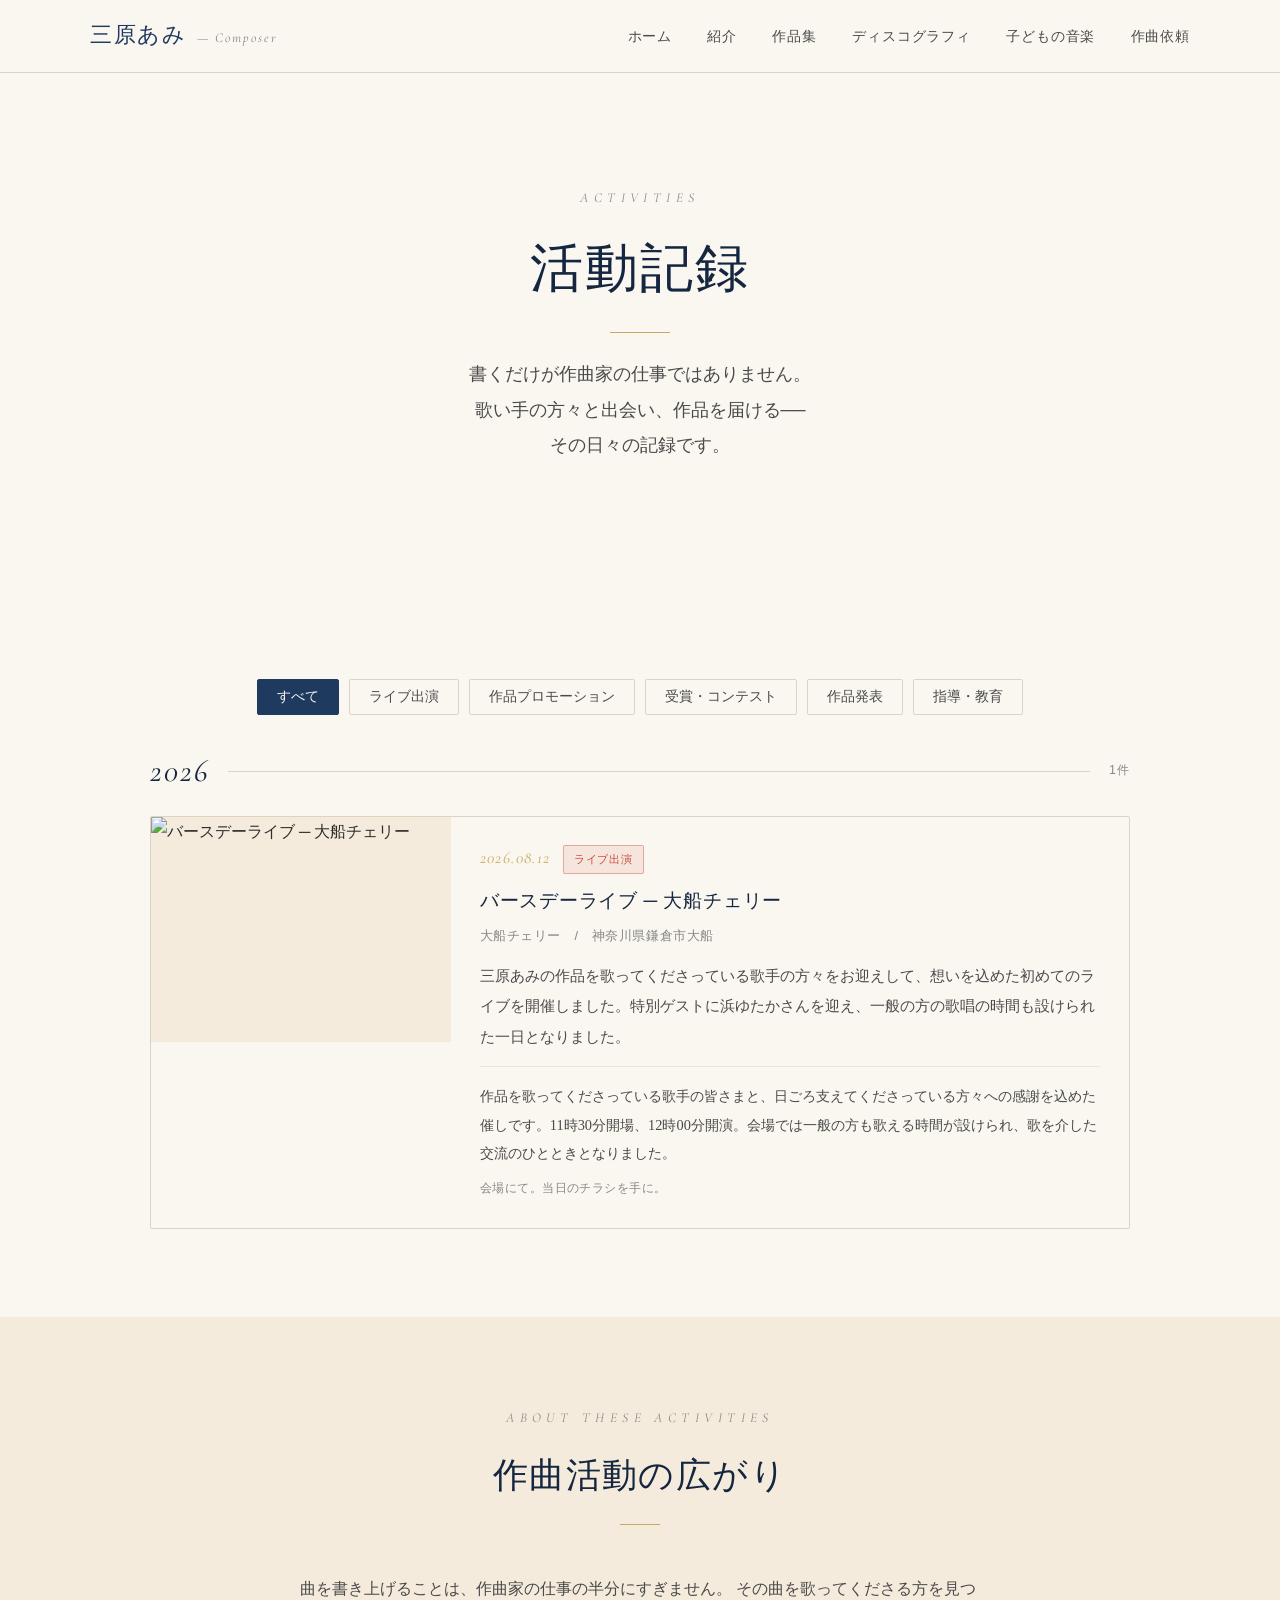
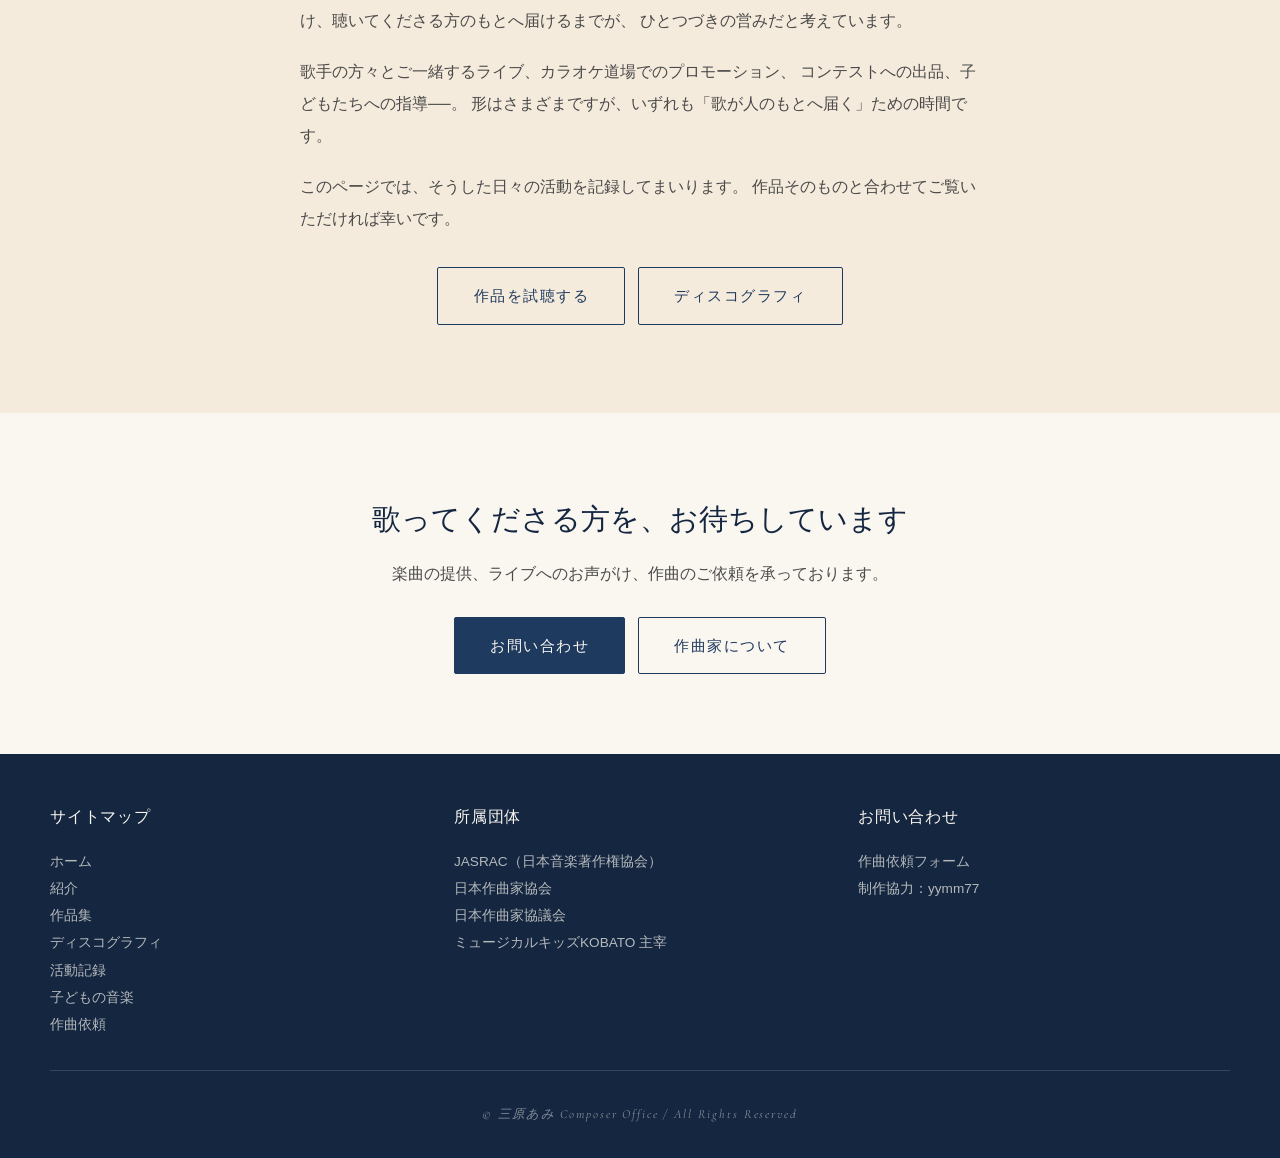
==== activities.html @ 9eeebc84 "Add files via upload" ====
<!DOCTYPE html>
<html lang="ja">
<head>
<meta charset="UTF-8">
<meta name="viewport" content="width=device-width,initial-scale=1.0">
<title>活動記録 ─ 三原あみ 作曲家公式サイト</title>
<meta name="description" content="作曲家・三原あみの活動記録。ライブ出演、カラオケ道場での作品プロモーション、受賞、作品発表など、日々の音楽活動をご紹介します。">
<meta property="og:title" content="活動記録 ─ 三原あみ 作曲家公式サイト">
<meta property="og:description" content="ライブ出演、作品プロモーション、受賞。日々の音楽活動の記録。">
<meta property="og:type" content="website">
<link rel="preconnect" href="https://fonts.googleapis.com">
<link rel="preconnect" href="https://fonts.gstatic.com" crossorigin>
<link href="https://fonts.googleapis.com/css2?family=Cormorant+Garamond:ital,wght@0,400;0,500;0,600;1,400;1,500&display=swap" rel="stylesheet">
<link rel="stylesheet" href="style.css">
</head>
<body>

<nav class="global-nav">
  <div class="nav-inner">
    <a href="index.html" class="nav-brand">
      <span class="nav-brand-name">三原あみ</span>
      <span class="nav-brand-sub">— Composer</span>
    </a>
    <button class="nav-toggle" aria-label="メニュー" onclick="document.querySelector('.nav-links').classList.toggle('open')">
      <svg width="22" height="22" viewBox="0 0 22 22"><line x1="3" y1="6" x2="19" y2="6" stroke="currentColor" stroke-width="1.5"/><line x1="3" y1="11" x2="19" y2="11" stroke="currentColor" stroke-width="1.5"/><line x1="3" y1="16" x2="19" y2="16" stroke="currentColor" stroke-width="1.5"/></svg>
    </button>
    <ul class="nav-links">
      <li><a href="index.html">ホーム</a></li>
      <li><a href="profile.html">紹介</a></li>
      <li><a href="works.html">作品集</a></li>
      <li><a href="discography.html">ディスコグラフィ</a></li>
      <li><a href="kids.html">子どもの音楽</a></li>
      <li><a href="order.html">作曲依頼</a></li>
    </ul>
  </div>
</nav>

<section class="hero">
  <div class="hero-eyebrow">Activities</div>
  <h1 class="hero-title">活動記録</h1>
  <div class="hero-divider"></div>
  <p class="hero-subtitle">
    書くだけが作曲家の仕事ではありません。<br>
    歌い手の方々と出会い、作品を届ける──<br>
    その日々の記録です。
  </p>
</section>

<section class="section">
  <div class="section-inner" style="max-width:980px;">

    <div class="type-filter" id="typeFilter">
      <button class="filter-btn active" data-type="all">すべて</button>
      <button class="filter-btn" data-type="live">ライブ出演</button>
      <button class="filter-btn" data-type="promo">作品プロモーション</button>
      <button class="filter-btn" data-type="award">受賞・コンテスト</button>
      <button class="filter-btn" data-type="release">作品発表</button>
      <button class="filter-btn" data-type="kids">指導・教育</button>
    </div>

    <div id="activityContainer"></div>
    <p class="empty-note" id="activityEmpty" style="display:none;">該当する活動がありません。</p>

  </div>
</section>

<!-- 活動の種類の説明 -->
<section class="section section-cream">
  <div class="section-inner" style="max-width:760px;">
    <div class="section-header">
      <div class="section-eyebrow">About These Activities</div>
      <h2 class="section-title">作曲活動の広がり</h2>
      <div class="section-divider"></div>
    </div>
    <div class="profile-text" style="max-width:680px;margin:0 auto;">
      <p>
        曲を書き上げることは、作曲家の仕事の半分にすぎません。
        その曲を歌ってくださる方を見つけ、聴いてくださる方のもとへ届けるまでが、
        ひとつづきの営みだと考えています。
      </p>
      <p>
        歌手の方々とご一緒するライブ、カラオケ道場でのプロモーション、
        コンテストへの出品、子どもたちへの指導──。
        形はさまざまですが、いずれも「歌が人のもとへ届く」ための時間です。
      </p>
      <p>
        このページでは、そうした日々の活動を記録してまいります。
        作品そのものと合わせてご覧いただければ幸いです。
      </p>
    </div>
    <div class="btn-row" style="margin-top:2rem;">
      <a href="works.html" class="btn btn-secondary">作品を試聴する</a>
      <a href="discography.html" class="btn btn-secondary">ディスコグラフィ</a>
    </div>
  </div>
</section>

<section class="cta">
  <h2 class="cta-title">歌ってくださる方を、お待ちしています</h2>
  <p class="cta-text">楽曲の提供、ライブへのお声がけ、作曲のご依頼を承っております。</p>
  <div class="btn-row">
    <a href="order.html" class="btn btn-primary">お問い合わせ</a>
    <a href="profile.html" class="btn btn-secondary">作曲家について</a>
  </div>
</section>

<footer class="global-footer">
  <div class="footer-inner">
    <div class="footer-grid">
      <div class="footer-col">
        <h4>サイトマップ</h4>
        <ul>
          <li><a href="index.html">ホーム</a></li>
          <li><a href="profile.html">紹介</a></li>
          <li><a href="works.html">作品集</a></li>
          <li><a href="discography.html">ディスコグラフィ</a></li>
          <li><a href="activities.html">活動記録</a></li>
          <li><a href="kids.html">子どもの音楽</a></li>
          <li><a href="order.html">作曲依頼</a></li>
        </ul>
      </div>
      <div class="footer-col">
        <h4>所属団体</h4>
        <ul>
          <li>JASRAC（日本音楽著作権協会）</li>
          <li>日本作曲家協会</li>
          <li>日本作曲家協議会</li>
          <li>ミュージカルキッズKOBATO 主宰</li>
        </ul>
      </div>
      <div class="footer-col">
        <h4>お問い合わせ</h4>
        <ul>
          <li><a href="order.html">作曲依頼フォーム</a></li>
          <li>制作協力：yymm77</li>
        </ul>
      </div>
    </div>
    <div class="footer-bottom">
      © 三原あみ Composer Office  /  All Rights Reserved
    </div>
  </div>
</footer>

<script>
const TYPE_LABEL = {
  live: 'ライブ出演',
  promo: '作品プロモーション',
  award: '受賞・コンテスト',
  release: '作品発表',
  kids: '指導・教育'
};

let allActivities = [];
let workIndex = {};
let currentType = 'all';

function esc(s) {
  return String(s == null ? '' : s).replace(/[&<>"']/g, c => (
    {'&':'&amp;','<':'&lt;','>':'&gt;','"':'&quot;',"'":'&#39;'}[c]
  ));
}

function fmtDate(iso) {
  const [y, m, d] = iso.split('-');
  return `${y}.${m}.${d}`;
}

function fmtDateJp(iso) {
  const [y, m, d] = iso.split('-');
  const w = ['日','月','火','水','木','金','土'][new Date(iso + 'T00:00:00').getDay()];
  return `${y}年${Number(m)}月${Number(d)}日（${w}）`;
}

async function loadAll() {
  try {
    const [aRes, wRes] = await Promise.all([
      fetch('activities.json'),
      fetch('works.json').catch(() => null)
    ]);
    const aData = await aRes.json();
    allActivities = aData.activities.slice().sort((a, b) =>
      b.date.localeCompare(a.date)
    );

    if (wRes && wRes.ok) {
      const wData = await wRes.json();
      wData.works.forEach(w => { workIndex[w.id] = w; });
    }
    render();
  } catch (e) {
    console.error('活動データの読込に失敗しました:', e);
    document.getElementById('activityContainer').innerHTML =
      '<p class="empty-note">活動データを読み込めませんでした。</p>';
  }
}

function cardHtml(a) {
  const hasPhoto = Boolean(a.photo);
  const thumb = a.photo_thumb || a.photo;

  const photoPart = hasPhoto
    ? `<div class="activity-photo">
         <img src="${esc(thumb)}" alt="${esc(a.title)}" loading="lazy">
       </div>`
    : '';

  const captionPart = (hasPhoto && a.photo_caption)
    ? `<div class="activity-caption">${esc(a.photo_caption)}</div>`
    : '';

  const detailPart = a.detail
    ? `<div class="activity-detail">${esc(a.detail)}</div>`
    : '';

  // 共演者は掲載許諾が true の場合のみ表示
  const showPerformers = a.credit_ok === true && (a.performers || []).length > 0;
  const performerPart = showPerformers
    ? `<div class="activity-caption" style="margin-top:0.8rem;">
         共演：${a.performers.map(esc).join('　')}
       </div>`
    : '';

  // 関連楽曲へのリンク
  const linked = (a.work_ids || []).filter(id => workIndex[id]);
  const worksPart = linked.length
    ? `<div style="margin-top:0.9rem;">
         ${linked.map(id =>
           `<a class="disco-link" href="works.html" style="margin-right:1rem;">▸ ${esc(workIndex[id].title)}</a>`
         ).join('')}
       </div>`
    : '';

  const venuePart = (a.venue || a.area)
    ? `<div class="activity-venue">${esc(a.venue)}${a.area ? '　/　' + esc(a.area) : ''}</div>`
    : '';

  return `
    <article class="activity-card${hasPhoto ? '' : ' no-photo'}">
      ${photoPart}
      <div class="activity-body">
        <div class="activity-head">
          <span class="activity-date">${esc(fmtDate(a.date))}</span>
          <span class="activity-type ${esc(a.type)}">${esc(TYPE_LABEL[a.type] || a.type)}</span>
        </div>
        <h3 class="activity-title">${esc(a.title)}</h3>
        ${venuePart}
        <div class="activity-summary">${esc(a.summary)}</div>
        ${detailPart}
        ${worksPart}
        ${performerPart}
        ${captionPart}
      </div>
    </article>
  `;
}

function render() {
  const container = document.getElementById('activityContainer');
  const empty = document.getElementById('activityEmpty');
  const list = currentType === 'all'
    ? allActivities
    : allActivities.filter(a => a.type === currentType);

  if (list.length === 0) {
    container.innerHTML = '';
    empty.style.display = 'block';
    return;
  }
  empty.style.display = 'none';

  // 年ごとにまとめる
  const byYear = {};
  list.forEach(a => {
    const y = a.date.slice(0, 4);
    (byYear[y] = byYear[y] || []).push(a);
  });

  const years = Object.keys(byYear).sort((a, b) => b.localeCompare(a));

  container.innerHTML = years.map(y => `
    <div class="year-heading">
      <span class="year-heading-num">${esc(y)}</span>
      <span class="year-heading-line"></span>
      <span class="year-heading-count">${byYear[y].length}件</span>
    </div>
    <div class="activity-list">
      ${byYear[y].map(cardHtml).join('')}
    </div>
  `).join('');
}

document.getElementById('typeFilter').addEventListener('click', e => {
  if (!e.target.matches('.filter-btn')) return;
  document.querySelectorAll('#typeFilter .filter-btn').forEach(b => b.classList.remove('active'));
  e.target.classList.add('active');
  currentType = e.target.dataset.type;
  render();
});

loadAll();
</script>

</body>
</html>
---- style.css ----
/* =========================================
   三原あみ 作曲家サイト 共通スタイル
   miharaami.github.io
   ========================================= */

:root {
  /* カラーパレット ─ 温かいクリームと深い藍 */
  --cream: #FAF6F0;
  --cream-warm: #F5EBDC;
  --cream-deep: #EBDDC5;
  --indigo: #1F3A5F;
  --indigo-deep: #142640;
  --indigo-light: #4A6B91;
  --sakura: #E8B4B8;
  --vermillion: #C84C3D;
  --gold: #C9A961;
  --ink: #2C2C2C;
  --ink-soft: #4A4A4A;
  --ink-mute: #888888;
  --line: #DDD3C2;
  --line-soft: #ECE4D4;

  /* タイポグラフィ */
  --serif-jp: "游明朝", "Yu Mincho", "YuMincho", "Hiragino Mincho Pro", serif;
  --sans-jp: "游ゴシック", "Yu Gothic", "YuGothic", "Hiragino Sans", sans-serif;
  --serif-en: "Cormorant Garamond", "Playfair Display", Georgia, serif;
  --sans-en: "Cormorant Garamond", Georgia, serif;

  /* サイズ */
  --max-width: 1180px;
  --max-width-narrow: 880px;
  --gutter: clamp(1.25rem, 4vw, 2.5rem);
}

* { box-sizing: border-box; margin: 0; padding: 0; }

html { scroll-behavior: smooth; }

body {
  font-family: var(--serif-jp);
  background: var(--cream);
  color: var(--ink);
  line-height: 1.85;
  font-size: 16px;
  -webkit-font-smoothing: antialiased;
  text-rendering: optimizeLegibility;
}

/* ========== グローバルナビゲーション ========== */
.global-nav {
  position: sticky;
  top: 0;
  z-index: 100;
  background: rgba(250, 246, 240, 0.92);
  backdrop-filter: blur(8px);
  -webkit-backdrop-filter: blur(8px);
  border-bottom: 0.5px solid var(--line);
}

.nav-inner {
  max-width: var(--max-width);
  margin: 0 auto;
  padding: 1rem var(--gutter);
  display: flex;
  justify-content: space-between;
  align-items: center;
  gap: 1rem;
}

.nav-brand {
  display: flex;
  align-items: baseline;
  gap: 0.6rem;
  text-decoration: none;
  color: var(--indigo);
}

.nav-brand-name {
  font-family: var(--serif-jp);
  font-size: 1.35rem;
  font-weight: 500;
  letter-spacing: 0.08em;
}

.nav-brand-sub {
  font-family: var(--serif-en);
  font-size: 0.85rem;
  color: var(--ink-mute);
  letter-spacing: 0.15em;
  font-style: italic;
}

.nav-links {
  display: flex;
  gap: clamp(1rem, 3vw, 2.2rem);
  list-style: none;
}

.nav-links a {
  font-family: var(--sans-jp);
  font-size: 0.9rem;
  color: var(--ink-soft);
  text-decoration: none;
  position: relative;
  transition: color 0.3s;
  letter-spacing: 0.06em;
}

.nav-links a:hover { color: var(--indigo); }

.nav-links a.active { color: var(--indigo); font-weight: 500; }

.nav-links a.active::after {
  content: "";
  position: absolute;
  bottom: -8px;
  left: 0;
  right: 0;
  height: 1.5px;
  background: var(--indigo);
}

.nav-toggle {
  display: none;
  background: none;
  border: none;
  cursor: pointer;
  padding: 0.5rem;
}

@media (max-width: 720px) {
  .nav-toggle { display: block; }
  .nav-links {
    display: none;
    position: absolute;
    top: 100%;
    left: 0;
    right: 0;
    background: var(--cream);
    flex-direction: column;
    padding: 1rem var(--gutter);
    border-bottom: 0.5px solid var(--line);
  }
  .nav-links.open { display: flex; }
  .nav-brand-sub { display: none; }
}

/* ========== ヒーロー（共通基盤） ========== */
.hero {
  padding: clamp(3rem, 9vw, 7rem) var(--gutter) clamp(2.5rem, 8vw, 6rem);
  text-align: center;
  position: relative;
  overflow: hidden;
}

.hero-eyebrow {
  font-family: var(--serif-en);
  font-size: 0.85rem;
  font-style: italic;
  color: var(--ink-mute);
  letter-spacing: 0.4em;
  margin-bottom: 1.2rem;
  text-transform: uppercase;
}

.hero-title {
  font-family: var(--serif-jp);
  font-size: clamp(1.9rem, 5vw, 3.3rem);
  font-weight: 500;
  line-height: 1.5;
  color: var(--indigo-deep);
  margin-bottom: 1.5rem;
  letter-spacing: 0.04em;
}

.hero-title em {
  font-style: normal;
  color: var(--vermillion);
  font-weight: 600;
}

.hero-subtitle {
  font-family: var(--serif-jp);
  font-size: clamp(0.95rem, 1.8vw, 1.1rem);
  color: var(--ink-soft);
  max-width: 580px;
  margin: 0 auto 2rem;
  line-height: 2;
}

.hero-divider {
  width: 60px;
  height: 1px;
  background: var(--gold);
  margin: 0 auto 1.5rem;
}

/* ========== ボタン ========== */
.btn {
  display: inline-block;
  padding: 0.85rem 2.2rem;
  font-family: var(--sans-jp);
  font-size: 0.95rem;
  text-decoration: none;
  border-radius: 2px;
  letter-spacing: 0.1em;
  cursor: pointer;
  border: 1px solid transparent;
  transition: all 0.3s ease;
}

.btn-primary {
  background: var(--indigo);
  color: var(--cream);
  border-color: var(--indigo);
}

.btn-primary:hover {
  background: var(--indigo-deep);
  transform: translateY(-1px);
  box-shadow: 0 8px 20px -8px rgba(31, 58, 95, 0.4);
}

.btn-secondary {
  background: transparent;
  color: var(--indigo);
  border-color: var(--indigo);
}

.btn-secondary:hover {
  background: var(--indigo);
  color: var(--cream);
}

.btn-row {
  display: flex;
  gap: 0.8rem;
  justify-content: center;
  flex-wrap: wrap;
}

/* ========== セクション ========== */
.section {
  padding: clamp(3rem, 8vw, 5.5rem) var(--gutter);
}

.section-inner {
  max-width: var(--max-width);
  margin: 0 auto;
}

.section-narrow .section-inner {
  max-width: var(--max-width-narrow);
}

.section-cream { background: var(--cream-warm); }
.section-deep { background: var(--indigo); color: var(--cream); }

.section-header {
  text-align: center;
  margin-bottom: 3rem;
}

.section-eyebrow {
  font-family: var(--serif-en);
  font-style: italic;
  font-size: 0.85rem;
  color: var(--ink-mute);
  letter-spacing: 0.4em;
  text-transform: uppercase;
  margin-bottom: 0.8rem;
}

.section-deep .section-eyebrow {
  color: rgba(250, 246, 240, 0.6);
}

.section-title {
  font-family: var(--serif-jp);
  font-size: clamp(1.5rem, 3.5vw, 2.2rem);
  font-weight: 500;
  color: var(--indigo-deep);
  margin-bottom: 1rem;
  letter-spacing: 0.04em;
}

.section-deep .section-title { color: var(--cream); }

.section-divider {
  width: 40px;
  height: 1px;
  background: var(--gold);
  margin: 0 auto;
}

/* ========== トラストバー（実績一行表示） ========== */
.trust-bar {
  background: var(--cream-deep);
  padding: 1.4rem var(--gutter);
  border-top: 0.5px solid var(--line);
  border-bottom: 0.5px solid var(--line);
}

.trust-grid {
  max-width: var(--max-width);
  margin: 0 auto;
  display: grid;
  grid-template-columns: repeat(auto-fit, minmax(180px, 1fr));
  gap: 1rem;
  text-align: center;
}

.trust-item-label {
  font-family: var(--serif-en);
  font-size: 0.7rem;
  font-style: italic;
  color: var(--ink-mute);
  letter-spacing: 0.3em;
  text-transform: uppercase;
  margin-bottom: 0.4rem;
}

.trust-item-value {
  font-family: var(--serif-jp);
  font-size: 1rem;
  font-weight: 500;
  color: var(--indigo-deep);
}

.trust-item:not(:last-child) {
  border-right: 0.5px solid var(--line);
}

@media (max-width: 720px) {
  .trust-item:not(:last-child) {
    border-right: none;
    border-bottom: 0.5px solid var(--line);
    padding-bottom: 0.8rem;
    margin-bottom: 0.8rem;
  }
}

/* ========== 作品カード ========== */
.work-grid {
  display: grid;
  grid-template-columns: repeat(auto-fit, minmax(280px, 1fr));
  gap: 1.6rem;
}

.work-card {
  background: var(--cream);
  border: 0.5px solid var(--line);
  border-radius: 2px;
  overflow: hidden;
  transition: transform 0.3s, box-shadow 0.3s;
}

.work-card:hover {
  transform: translateY(-3px);
  box-shadow: 0 12px 30px -12px rgba(31, 58, 95, 0.18);
}

.work-thumb {
  position: relative;
  aspect-ratio: 16 / 9;
  background: var(--indigo);
  overflow: hidden;
}

.work-thumb iframe {
  position: absolute;
  inset: 0;
  width: 100%;
  height: 100%;
  border: none;
}

.work-info { padding: 1.2rem 1.4rem 1.5rem; }

.work-title {
  font-family: var(--serif-jp);
  font-size: 1.15rem;
  font-weight: 500;
  color: var(--indigo-deep);
  margin-bottom: 0.5rem;
  letter-spacing: 0.04em;
}

.work-meta {
  font-family: var(--sans-jp);
  font-size: 0.82rem;
  color: var(--ink-mute);
  line-height: 1.7;
}

.work-meta strong {
  color: var(--ink-soft);
  font-weight: 500;
}

.work-tag {
  display: inline-block;
  padding: 0.15rem 0.6rem;
  background: var(--cream-deep);
  color: var(--ink-soft);
  font-family: var(--sans-jp);
  font-size: 0.72rem;
  border-radius: 2px;
  margin-right: 0.3rem;
}

/* ========== サービスカード ========== */
.service-grid {
  display: grid;
  grid-template-columns: repeat(auto-fit, minmax(260px, 1fr));
  gap: 1.4rem;
}

.service-card {
  background: var(--cream);
  border: 0.5px solid var(--line);
  padding: 2.2rem 1.8rem;
  text-align: center;
  position: relative;
  transition: all 0.3s;
}

.service-card:hover {
  border-color: var(--indigo);
  transform: translateY(-2px);
}

.service-card.featured {
  border: 1.5px solid var(--vermillion);
}

.service-card.featured::before {
  content: "人気";
  position: absolute;
  top: -10px;
  left: 50%;
  transform: translateX(-50%);
  background: var(--vermillion);
  color: var(--cream);
  padding: 0.25rem 1rem;
  font-family: var(--sans-jp);
  font-size: 0.72rem;
  letter-spacing: 0.2em;
  border-radius: 2px;
}

.service-num {
  font-family: var(--serif-en);
  font-style: italic;
  font-size: 2.2rem;
  color: var(--gold);
  margin-bottom: 0.6rem;
  letter-spacing: 0.05em;
}

.service-title {
  font-family: var(--serif-jp);
  font-size: 1.15rem;
  font-weight: 500;
  color: var(--indigo-deep);
  margin-bottom: 0.8rem;
}

.service-desc {
  font-family: var(--serif-jp);
  font-size: 0.92rem;
  color: var(--ink-soft);
  line-height: 1.9;
  margin-bottom: 1.2rem;
}

.service-price {
  font-family: var(--serif-en);
  font-size: 1rem;
  color: var(--vermillion);
  font-weight: 500;
}

/* ========== プロセス（ステップ） ========== */
.process-grid {
  display: grid;
  grid-template-columns: repeat(auto-fit, minmax(160px, 1fr));
  gap: 1.5rem;
  position: relative;
}

.process-step {
  text-align: center;
  padding: 1rem 0.5rem;
}

.process-num {
  display: inline-flex;
  align-items: center;
  justify-content: center;
  width: 44px;
  height: 44px;
  border-radius: 50%;
  background: var(--indigo);
  color: var(--cream);
  font-family: var(--serif-en);
  font-style: italic;
  font-size: 1.1rem;
  margin-bottom: 0.9rem;
}

.process-title {
  font-family: var(--serif-jp);
  font-size: 1rem;
  font-weight: 500;
  color: var(--indigo-deep);
  margin-bottom: 0.4rem;
}

.process-desc {
  font-family: var(--sans-jp);
  font-size: 0.82rem;
  color: var(--ink-mute);
  line-height: 1.7;
}

/* ========== 特徴ボックス ========== */
.feature-box {
  background: var(--indigo);
  color: var(--cream);
  padding: clamp(2.5rem, 6vw, 4rem) var(--gutter);
  text-align: center;
  position: relative;
  overflow: hidden;
}

.feature-box::before {
  content: "";
  position: absolute;
  top: -30%;
  right: -10%;
  width: 60%;
  height: 160%;
  background: radial-gradient(circle, rgba(201, 169, 97, 0.12), transparent 60%);
  pointer-events: none;
}

.feature-eyebrow {
  font-family: var(--serif-en);
  font-style: italic;
  font-size: 0.8rem;
  color: rgba(250, 246, 240, 0.6);
  letter-spacing: 0.4em;
  text-transform: uppercase;
  margin-bottom: 0.8rem;
}

.feature-title {
  font-family: var(--serif-jp);
  font-size: clamp(1.3rem, 3vw, 1.8rem);
  font-weight: 500;
  margin-bottom: 1rem;
  letter-spacing: 0.04em;
}

.feature-text {
  max-width: 540px;
  margin: 0 auto;
  font-family: var(--serif-jp);
  font-size: 0.95rem;
  line-height: 2;
  opacity: 0.9;
}

/* ========== CTA（コンタクト誘導） ========== */
.cta {
  text-align: center;
  padding: clamp(3rem, 7vw, 5rem) var(--gutter);
}

.cta-title {
  font-family: var(--serif-jp);
  font-size: clamp(1.4rem, 3vw, 1.8rem);
  font-weight: 500;
  color: var(--indigo-deep);
  margin-bottom: 0.8rem;
}

.cta-text {
  font-family: var(--serif-jp);
  color: var(--ink-soft);
  margin-bottom: 1.8rem;
}

/* ========== フッター ========== */
.global-footer {
  background: var(--indigo-deep);
  color: rgba(250, 246, 240, 0.7);
  padding: 3rem var(--gutter) 2rem;
  font-family: var(--sans-jp);
  font-size: 0.85rem;
}

.footer-inner {
  max-width: var(--max-width);
  margin: 0 auto;
}

.footer-grid {
  display: grid;
  grid-template-columns: repeat(auto-fit, minmax(200px, 1fr));
  gap: 2rem;
  margin-bottom: 2rem;
  padding-bottom: 2rem;
  border-bottom: 0.5px solid rgba(250, 246, 240, 0.15);
}

.footer-col h4 {
  font-family: var(--serif-jp);
  font-size: 1rem;
  color: var(--cream);
  margin-bottom: 1rem;
  letter-spacing: 0.05em;
  font-weight: 500;
}

.footer-col ul {
  list-style: none;
  line-height: 2;
}

.footer-col a {
  color: rgba(250, 246, 240, 0.7);
  text-decoration: none;
  transition: color 0.3s;
}

.footer-col a:hover { color: var(--gold); }

.footer-bottom {
  text-align: center;
  font-family: var(--serif-en);
  font-size: 0.78rem;
  font-style: italic;
  color: rgba(250, 246, 240, 0.5);
  letter-spacing: 0.15em;
}

/* ========== 紹介ページ専用 ========== */
.profile-intro {
  display: grid;
  grid-template-columns: 1fr 1.5fr;
  gap: 3rem;
  align-items: start;
}

@media (max-width: 720px) {
  .profile-intro { grid-template-columns: 1fr; }
}

.profile-photo-placeholder {
  aspect-ratio: 3 / 4;
  background: linear-gradient(135deg, var(--cream-warm), var(--cream-deep));
  border: 0.5px solid var(--line);
  display: flex;
  align-items: center;
  justify-content: center;
  font-family: var(--serif-en);
  font-style: italic;
  color: var(--ink-mute);
}

.profile-text p {
  font-family: var(--serif-jp);
  font-size: 1rem;
  line-height: 2;
  margin-bottom: 1.2rem;
  color: var(--ink-soft);
}

.profile-quote {
  border-left: 2px solid var(--gold);
  padding: 0.5rem 0 0.5rem 1.5rem;
  margin: 2rem 0;
  font-family: var(--serif-jp);
  font-size: 1.1rem;
  line-height: 2;
  color: var(--indigo-deep);
  font-style: italic;
}

.timeline {
  margin-top: 2rem;
}

.timeline-item {
  display: grid;
  grid-template-columns: 110px 1fr;
  gap: 1.5rem;
  padding: 1.2rem 0;
  border-bottom: 0.5px dashed var(--line);
}

.timeline-year {
  font-family: var(--serif-en);
  font-style: italic;
  font-size: 1rem;
  color: var(--vermillion);
  letter-spacing: 0.1em;
}

.timeline-content {
  font-family: var(--serif-jp);
  color: var(--ink);
}

.timeline-title {
  font-weight: 500;
  color: var(--indigo-deep);
  margin-bottom: 0.3rem;
}

.timeline-meta {
  font-size: 0.85rem;
  color: var(--ink-mute);
}

.org-list, .keyword-row {
  display: grid;
  grid-template-columns: repeat(auto-fit, minmax(220px, 1fr));
  gap: 1rem;
  margin-top: 2rem;
}

.org-card {
  padding: 1.5rem;
  background: var(--cream);
  border: 0.5px solid var(--line);
  text-align: center;
}

.org-name {
  font-family: var(--serif-jp);
  font-size: 1rem;
  color: var(--indigo-deep);
  font-weight: 500;
  margin-bottom: 0.4rem;
}

.org-meta {
  font-family: var(--serif-en);
  font-size: 0.78rem;
  color: var(--ink-mute);
  font-style: italic;
  letter-spacing: 0.1em;
}

.keyword-card {
  padding: 1.6rem 1rem;
  background: var(--cream);
  border: 0.5px solid var(--gold);
  text-align: center;
}

.keyword-num {
  font-family: var(--serif-en);
  font-style: italic;
  color: var(--gold);
  font-size: 1.4rem;
  margin-bottom: 0.4rem;
}

.keyword-text {
  font-family: var(--serif-jp);
  font-size: 1.05rem;
  color: var(--indigo-deep);
  font-weight: 500;
}

/* ========== 作品集ページ専用 ========== */
.filter-bar {
  display: flex;
  gap: 0.6rem;
  flex-wrap: wrap;
  justify-content: center;
  margin-bottom: 2.5rem;
}

.filter-btn {
  padding: 0.5rem 1.2rem;
  background: var(--cream);
  border: 0.5px solid var(--line);
  font-family: var(--sans-jp);
  font-size: 0.85rem;
  color: var(--ink-soft);
  cursor: pointer;
  border-radius: 2px;
  transition: all 0.3s;
}

.filter-btn:hover { border-color: var(--indigo); color: var(--indigo); }

.filter-btn.active {
  background: var(--indigo);
  color: var(--cream);
  border-color: var(--indigo);
}

/* ========== 子ども音楽ページ専用 ========== */
.kids-hero {
  background: linear-gradient(180deg, var(--cream) 0%, var(--cream-warm) 100%);
}

.kids-stat {
  display: grid;
  grid-template-columns: repeat(auto-fit, minmax(220px, 1fr));
  gap: 2rem;
  text-align: center;
}

.kids-stat-num {
  font-family: var(--serif-en);
  font-size: 3rem;
  color: var(--vermillion);
  font-style: italic;
  font-weight: 500;
  line-height: 1;
  margin-bottom: 0.5rem;
}

.kids-stat-label {
  font-family: var(--serif-jp);
  font-size: 0.95rem;
  color: var(--ink-soft);
  line-height: 1.7;
}

.target-audience {
  display: grid;
  grid-template-columns: repeat(auto-fit, minmax(260px, 1fr));
  gap: 1.4rem;
}

.audience-card {
  background: var(--cream);
  border: 0.5px solid var(--line);
  padding: 2rem 1.8rem;
}

.audience-icon {
  font-family: var(--serif-en);
  font-style: italic;
  font-size: 1.6rem;
  color: var(--gold);
  margin-bottom: 0.8rem;
}

.audience-title {
  font-family: var(--serif-jp);
  font-size: 1.1rem;
  font-weight: 500;
  color: var(--indigo-deep);
  margin-bottom: 0.6rem;
}

.audience-list {
  list-style: none;
  font-family: var(--serif-jp);
  font-size: 0.92rem;
  color: var(--ink-soft);
  line-height: 2;
}

.audience-list li::before {
  content: "—";
  color: var(--gold);
  margin-right: 0.5rem;
}

/* ========== 受注ページ専用 ========== */
.price-grid {
  display: grid;
  grid-template-columns: repeat(auto-fit, minmax(220px, 1fr));
  gap: 1.2rem;
}

.price-card {
  background: var(--cream);
  border: 0.5px solid var(--line);
  padding: 2.2rem 1.6rem;
  text-align: center;
  transition: all 0.3s;
}

.price-card:hover {
  border-color: var(--indigo);
  transform: translateY(-2px);
}

.price-card.featured {
  background: var(--cream-warm);
  border: 1.5px solid var(--gold);
}

.price-grade-en {
  font-family: var(--serif-en);
  font-style: italic;
  font-size: 0.9rem;
  color: var(--gold);
  letter-spacing: 0.2em;
  text-transform: uppercase;
  margin-bottom: 0.4rem;
}

.price-grade-jp {
  font-family: var(--serif-jp);
  font-size: 1.2rem;
  font-weight: 500;
  color: var(--indigo-deep);
  margin-bottom: 1rem;
}

.price-amount {
  font-family: var(--serif-en);
  font-style: italic;
  font-size: 1.6rem;
  color: var(--vermillion);
  margin-bottom: 1rem;
}

.price-amount span {
  font-size: 0.85rem;
  color: var(--ink-mute);
  font-style: normal;
}

.price-features {
  list-style: none;
  font-family: var(--sans-jp);
  font-size: 0.85rem;
  color: var(--ink-soft);
  line-height: 2;
  text-align: left;
  padding-top: 1rem;
  border-top: 0.5px solid var(--line);
}

.price-features li::before {
  content: "◇ ";
  color: var(--gold);
}

/* フォーム */
.contact-form {
  display: grid;
  gap: 1.2rem;
}

.form-row {
  display: grid;
  grid-template-columns: 160px 1fr;
  gap: 1rem;
  align-items: start;
}

@media (max-width: 720px) {
  .form-row { grid-template-columns: 1fr; gap: 0.4rem; }
}

.form-label {
  font-family: var(--serif-jp);
  font-size: 0.95rem;
  color: var(--indigo-deep);
  font-weight: 500;
  padding-top: 0.6rem;
}

.form-label .required {
  color: var(--vermillion);
  margin-left: 0.3rem;
  font-size: 0.8rem;
}

.form-input, .form-textarea, .form-select {
  width: 100%;
  padding: 0.7rem 1rem;
  background: var(--cream);
  border: 0.5px solid var(--line);
  border-radius: 2px;
  font-family: var(--serif-jp);
  font-size: 0.95rem;
  color: var(--ink);
}

.form-input:focus, .form-textarea:focus, .form-select:focus {
  outline: none;
  border-color: var(--indigo);
}

.form-textarea {
  min-height: 130px;
  resize: vertical;
}

/* ========== ユーティリティ ========== */
.text-center { text-align: center; }
.mt-2 { margin-top: 1rem; }
.mt-4 { margin-top: 2rem; }
.mb-2 { margin-bottom: 1rem; }

.lead {
  font-family: var(--serif-jp);
  font-size: 1.05rem;
  line-height: 2;
  color: var(--ink-soft);
  max-width: 720px;
  margin: 0 auto 2rem;
}

/* ========== アニメーション ========== */
@keyframes fadeUp {
  from { opacity: 0; transform: translateY(20px); }
  to { opacity: 1; transform: translateY(0); }
}

.fade-up {
  animation: fadeUp 0.8s ease-out both;
}

.fade-up-1 { animation-delay: 0.1s; }
.fade-up-2 { animation-delay: 0.25s; }
.fade-up-3 { animation-delay: 0.4s; }
.fade-up-4 { animation-delay: 0.55s; }

/* ========== 装飾 ========== */
.ornament {
  font-family: var(--serif-en);
  color: var(--gold);
  letter-spacing: 0.5em;
  text-align: center;
  margin: 2rem 0;
  opacity: 0.5;
  font-size: 0.9rem;
}

/* =========================================
   ディスコグラフィ / 活動記録 追加スタイル
   2026年8月 追加分
   ========================================= */

/* ========== ディスコグラフィ グリッド ========== */
.disco-grid {
  display: grid;
  grid-template-columns: repeat(auto-fill, minmax(220px, 1fr));
  gap: 1.5rem;
}

@media (max-width: 720px) {
  .disco-grid {
    grid-template-columns: repeat(2, 1fr);
    gap: 1rem;
  }
}

.disco-card {
  background: var(--cream);
  border: 0.5px solid var(--line);
  border-radius: 2px;
  overflow: hidden;
  display: flex;
  flex-direction: column;
  transition: transform 0.3s, box-shadow 0.3s;
}

.disco-card:hover {
  transform: translateY(-3px);
  box-shadow: 0 12px 30px -12px rgba(31, 58, 95, 0.18);
}

.disco-jacket {
  position: relative;
  aspect-ratio: 1 / 1;
  background: linear-gradient(150deg, var(--indigo) 0%, var(--indigo-deep) 100%);
  overflow: hidden;
  display: flex;
  align-items: center;
  justify-content: center;
}

.disco-jacket img {
  width: 100%;
  height: 100%;
  object-fit: cover;
  display: block;
}

/* ジャケット未取得時のプレースホルダ */
.disco-jacket-placeholder {
  text-align: center;
  padding: 1rem;
  color: rgba(250, 246, 240, 0.82);
}

.disco-jacket-placeholder .ph-mark {
  font-family: var(--serif-en);
  font-style: italic;
  font-size: 2rem;
  color: var(--gold);
  line-height: 1;
  display: block;
  margin-bottom: 0.6rem;
}

.disco-jacket-placeholder .ph-title {
  font-family: var(--serif-jp);
  font-size: 0.95rem;
  line-height: 1.6;
  letter-spacing: 0.04em;
}

.disco-jacket-placeholder .ph-note {
  font-family: var(--sans-jp);
  font-size: 0.68rem;
  color: rgba(250, 246, 240, 0.55);
  margin-top: 0.6rem;
  letter-spacing: 0.05em;
}

.disco-year {
  position: absolute;
  top: 0;
  left: 0;
  background: rgba(20, 38, 64, 0.85);
  color: var(--cream);
  font-family: var(--serif-en);
  font-style: italic;
  font-size: 0.82rem;
  letter-spacing: 0.1em;
  padding: 0.28rem 0.7rem;
}

.disco-info {
  padding: 1rem 1.1rem 1.2rem;
  flex: 1;
  display: flex;
  flex-direction: column;
}

.disco-title {
  font-family: var(--serif-jp);
  font-size: 1.05rem;
  font-weight: 500;
  color: var(--indigo-deep);
  letter-spacing: 0.04em;
  line-height: 1.5;
  margin-bottom: 0.4rem;
}

.disco-meta {
  font-family: var(--sans-jp);
  font-size: 0.78rem;
  color: var(--ink-mute);
  line-height: 1.8;
  flex: 1;
}

.disco-meta strong {
  color: var(--ink-soft);
  font-weight: 500;
}

.disco-badges {
  display: flex;
  flex-wrap: wrap;
  gap: 0.35rem;
  margin-top: 0.7rem;
}

.disco-badge {
  font-family: var(--sans-jp);
  font-size: 0.68rem;
  letter-spacing: 0.05em;
  padding: 0.18rem 0.55rem;
  border: 0.5px solid var(--line);
  border-radius: 2px;
  color: var(--ink-mute);
  background: var(--cream-warm);
  white-space: nowrap;
}

.disco-badge.karaoke {
  border-color: var(--indigo-light);
  color: var(--indigo);
  background: rgba(74, 107, 145, 0.08);
}

.disco-badge.award {
  border-color: var(--gold);
  color: #8a6f2e;
  background: rgba(201, 169, 97, 0.12);
}

.disco-badge.upcoming {
  border-color: var(--vermillion);
  color: var(--vermillion);
  background: rgba(200, 76, 61, 0.08);
}

.disco-badge.soldout {
  border-color: var(--line);
  color: var(--ink-mute);
  background: transparent;
}

.disco-link {
  display: inline-block;
  margin-top: 0.7rem;
  font-family: var(--sans-jp);
  font-size: 0.75rem;
  color: var(--indigo);
  text-decoration: none;
  border-bottom: 0.5px solid var(--line);
  padding-bottom: 1px;
  transition: border-color 0.3s;
}

.disco-link:hover { border-color: var(--indigo); }

/* ========== カラオケ配信サマリー ========== */
.karaoke-summary {
  background: var(--cream);
  border: 0.5px solid var(--gold);
  padding: 2rem 1.8rem;
  text-align: center;
}

.karaoke-summary-label {
  font-family: var(--serif-en);
  font-style: italic;
  color: var(--gold);
  font-size: 0.95rem;
  letter-spacing: 0.2em;
  margin-bottom: 1rem;
}

.karaoke-list {
  font-family: var(--serif-jp);
  font-size: 1rem;
  line-height: 2.2;
  color: var(--ink);
}

.karaoke-list .kl-service {
  font-family: var(--sans-jp);
  font-size: 0.78rem;
  color: var(--indigo);
  border: 0.5px solid var(--indigo-light);
  border-radius: 2px;
  padding: 0.12rem 0.5rem;
  margin-right: 0.6rem;
  letter-spacing: 0.05em;
}

/* ========== 活動記録 ========== */
.activity-list {
  display: flex;
  flex-direction: column;
  gap: 2.2rem;
}

.activity-card {
  display: grid;
  grid-template-columns: 300px 1fr;
  gap: 1.8rem;
  background: var(--cream);
  border: 0.5px solid var(--line);
  border-radius: 2px;
  overflow: hidden;
  transition: box-shadow 0.3s;
}

.activity-card:hover {
  box-shadow: 0 12px 30px -14px rgba(31, 58, 95, 0.18);
}

.activity-card.no-photo {
  grid-template-columns: 1fr;
}

@media (max-width: 720px) {
  .activity-card { grid-template-columns: 1fr; gap: 0; }
}

.activity-photo {
  position: relative;
  aspect-ratio: 4 / 3;
  background: var(--cream-warm);
  overflow: hidden;
}

.activity-photo img {
  width: 100%;
  height: 100%;
  object-fit: cover;
  display: block;
}

.activity-body {
  padding: 1.6rem 1.8rem 1.8rem 0;
}

.activity-card.no-photo .activity-body {
  padding: 1.6rem 1.8rem;
}

@media (max-width: 720px) {
  .activity-body,
  .activity-card.no-photo .activity-body {
    padding: 1.4rem var(--gutter) 1.8rem;
  }
}

.activity-head {
  display: flex;
  align-items: baseline;
  flex-wrap: wrap;
  gap: 0.8rem;
  margin-bottom: 0.7rem;
}

.activity-date {
  font-family: var(--serif-en);
  font-style: italic;
  font-size: 1.05rem;
  color: var(--gold);
  letter-spacing: 0.08em;
}

.activity-type {
  font-family: var(--sans-jp);
  font-size: 0.7rem;
  letter-spacing: 0.08em;
  padding: 0.2rem 0.6rem;
  border-radius: 2px;
  white-space: nowrap;
}

.activity-type.live {
  background: rgba(200, 76, 61, 0.1);
  color: var(--vermillion);
  border: 0.5px solid rgba(200, 76, 61, 0.4);
}

.activity-type.promo {
  background: rgba(74, 107, 145, 0.1);
  color: var(--indigo);
  border: 0.5px solid var(--indigo-light);
}

.activity-type.award {
  background: rgba(201, 169, 97, 0.14);
  color: #8a6f2e;
  border: 0.5px solid var(--gold);
}

.activity-type.release {
  background: rgba(232, 180, 184, 0.2);
  color: #a35a60;
  border: 0.5px solid var(--sakura);
}

.activity-type.kids {
  background: var(--cream-warm);
  color: var(--ink-soft);
  border: 0.5px solid var(--line);
}

.activity-title {
  font-family: var(--serif-jp);
  font-size: 1.2rem;
  font-weight: 500;
  color: var(--indigo-deep);
  letter-spacing: 0.04em;
  line-height: 1.6;
  margin-bottom: 0.5rem;
}

.activity-venue {
  font-family: var(--sans-jp);
  font-size: 0.8rem;
  color: var(--ink-mute);
  margin-bottom: 0.8rem;
  letter-spacing: 0.04em;
}

.activity-summary {
  font-family: var(--serif-jp);
  font-size: 0.95rem;
  line-height: 2;
  color: var(--ink-soft);
}

.activity-detail {
  font-family: var(--serif-jp);
  font-size: 0.9rem;
  line-height: 2;
  color: var(--ink-soft);
  margin-top: 0.9rem;
  padding-top: 0.9rem;
  border-top: 0.5px solid var(--line-soft);
}

.activity-caption {
  font-family: var(--sans-jp);
  font-size: 0.72rem;
  color: var(--ink-mute);
  margin-top: 0.6rem;
  letter-spacing: 0.04em;
}

/* 年別見出し */
.year-heading {
  display: flex;
  align-items: center;
  gap: 1.2rem;
  margin: 3rem 0 1.8rem;
}

.year-heading:first-child { margin-top: 0; }

.year-heading-num {
  font-family: var(--serif-en);
  font-style: italic;
  font-size: 2rem;
  color: var(--indigo-deep);
  letter-spacing: 0.06em;
  line-height: 1;
}

.year-heading-line {
  flex: 1;
  height: 0.5px;
  background: var(--line);
}

.year-heading-count {
  font-family: var(--sans-jp);
  font-size: 0.78rem;
  color: var(--ink-mute);
  letter-spacing: 0.08em;
}

/* ========== トップページ用 活動抜粋 ========== */
.activity-brief-grid {
  display: grid;
  grid-template-columns: repeat(auto-fill, minmax(260px, 1fr));
  gap: 1.6rem;
}

/* 件数が少ないときに1枚が巨大化しないよう上限を設ける */
.activity-brief-grid:has(.activity-brief:only-child) {
  grid-template-columns: minmax(260px, 380px);
  justify-content: center;
}

.activity-brief-grid:has(.activity-brief:nth-child(2):last-child) {
  grid-template-columns: repeat(2, minmax(260px, 380px));
  justify-content: center;
}

@media (max-width: 720px) {
  .activity-brief-grid,
  .activity-brief-grid:has(.activity-brief:only-child),
  .activity-brief-grid:has(.activity-brief:nth-child(2):last-child) {
    grid-template-columns: 1fr;
  }
}

.activity-brief {
  background: var(--cream);
  border: 0.5px solid var(--line);
  border-radius: 2px;
  overflow: hidden;
  text-decoration: none;
  color: inherit;
  display: block;
  transition: transform 0.3s, box-shadow 0.3s;
}

.activity-brief:hover {
  transform: translateY(-3px);
  box-shadow: 0 12px 30px -12px rgba(31, 58, 95, 0.18);
}

.activity-brief-photo {
  aspect-ratio: 4 / 3;
  background: var(--cream-warm);
  overflow: hidden;
}

.activity-brief-photo img {
  width: 100%;
  height: 100%;
  object-fit: cover;
  display: block;
}

.activity-brief-body { padding: 1.1rem 1.3rem 1.4rem; }

.activity-brief-date {
  font-family: var(--serif-en);
  font-style: italic;
  font-size: 0.85rem;
  color: var(--gold);
  letter-spacing: 0.08em;
  margin-bottom: 0.4rem;
}

.activity-brief-title {
  font-family: var(--serif-jp);
  font-size: 1.02rem;
  font-weight: 500;
  color: var(--indigo-deep);
  line-height: 1.6;
  letter-spacing: 0.03em;
  margin-bottom: 0.4rem;
}

.activity-brief-venue {
  font-family: var(--sans-jp);
  font-size: 0.75rem;
  color: var(--ink-mute);
}

/* ========== 種別フィルター（活動記録用） ========== */
.type-filter {
  display: flex;
  flex-wrap: wrap;
  gap: 0.6rem;
  justify-content: center;
  margin-bottom: 2.5rem;
}

/* ========== 空状態メッセージ ========== */
.empty-note {
  text-align: center;
  color: var(--ink-mute);
  font-family: var(--serif-jp);
  padding: 3rem 0;
}
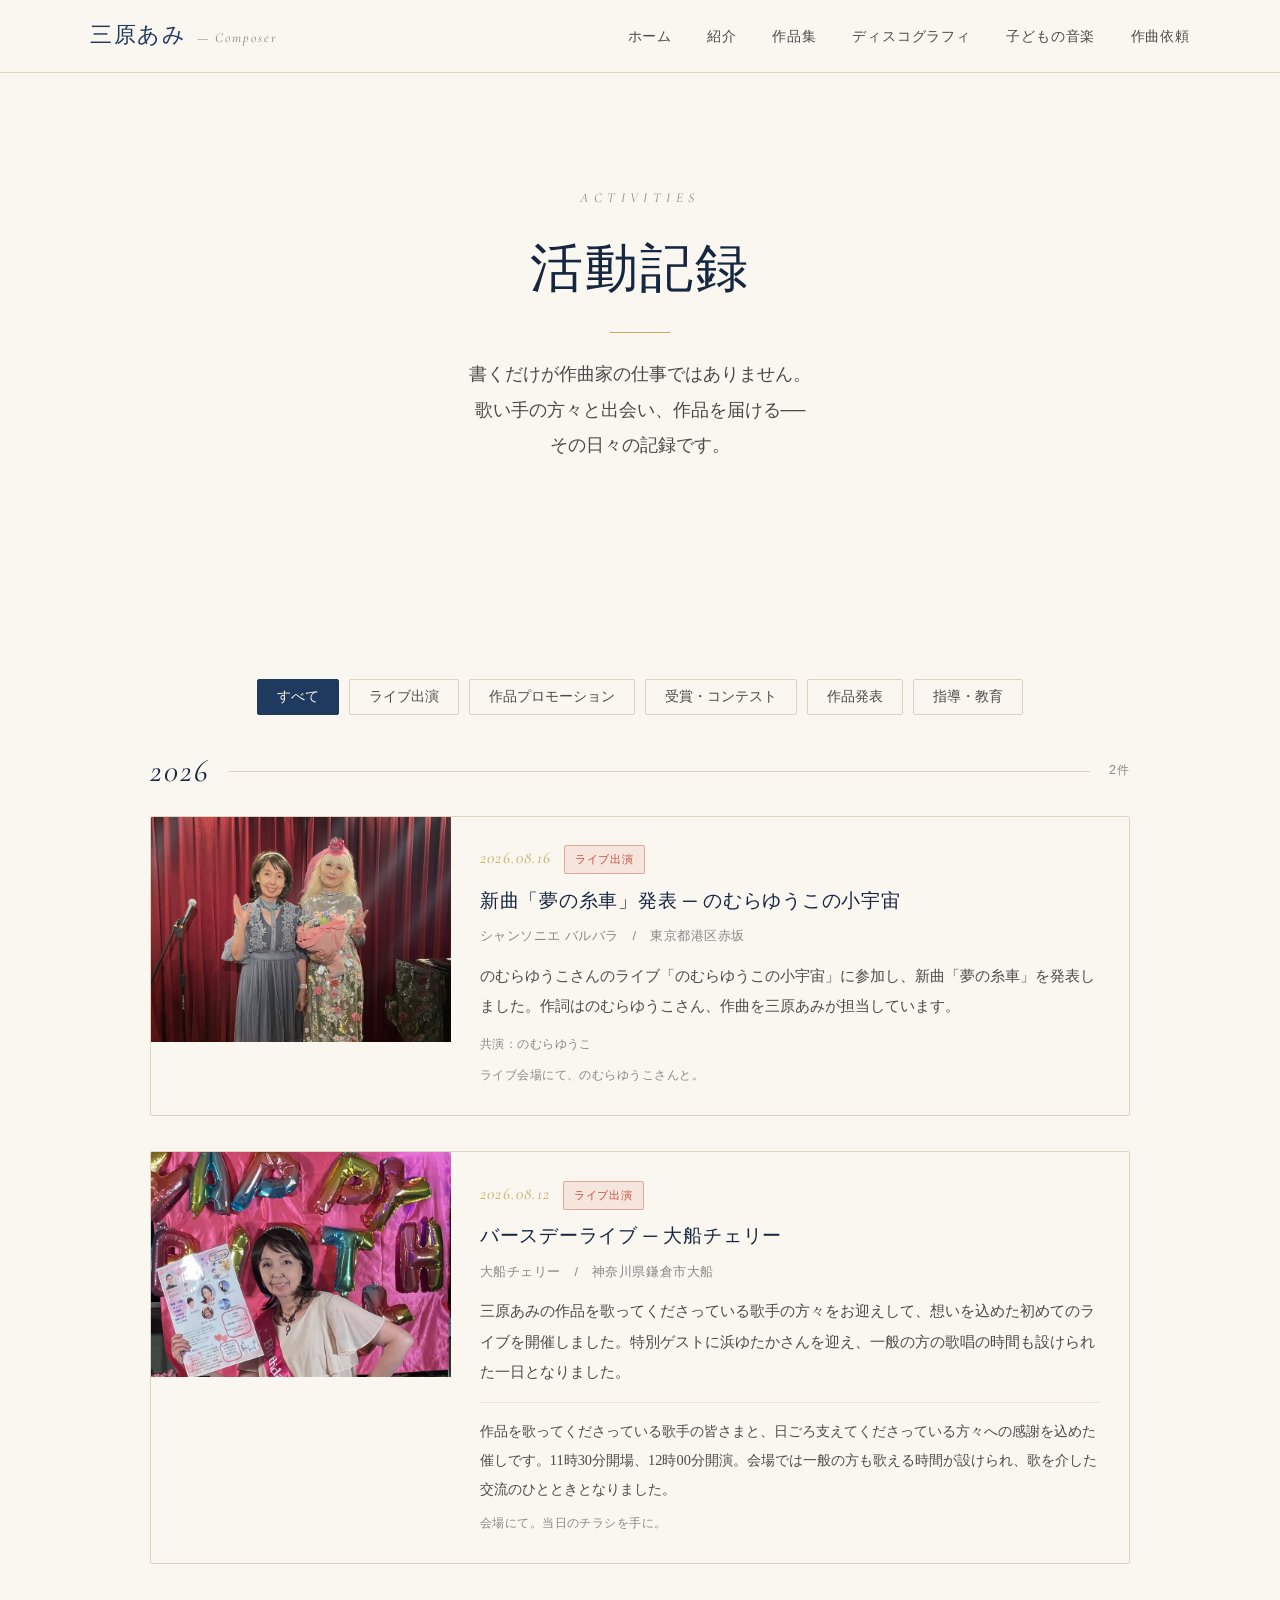
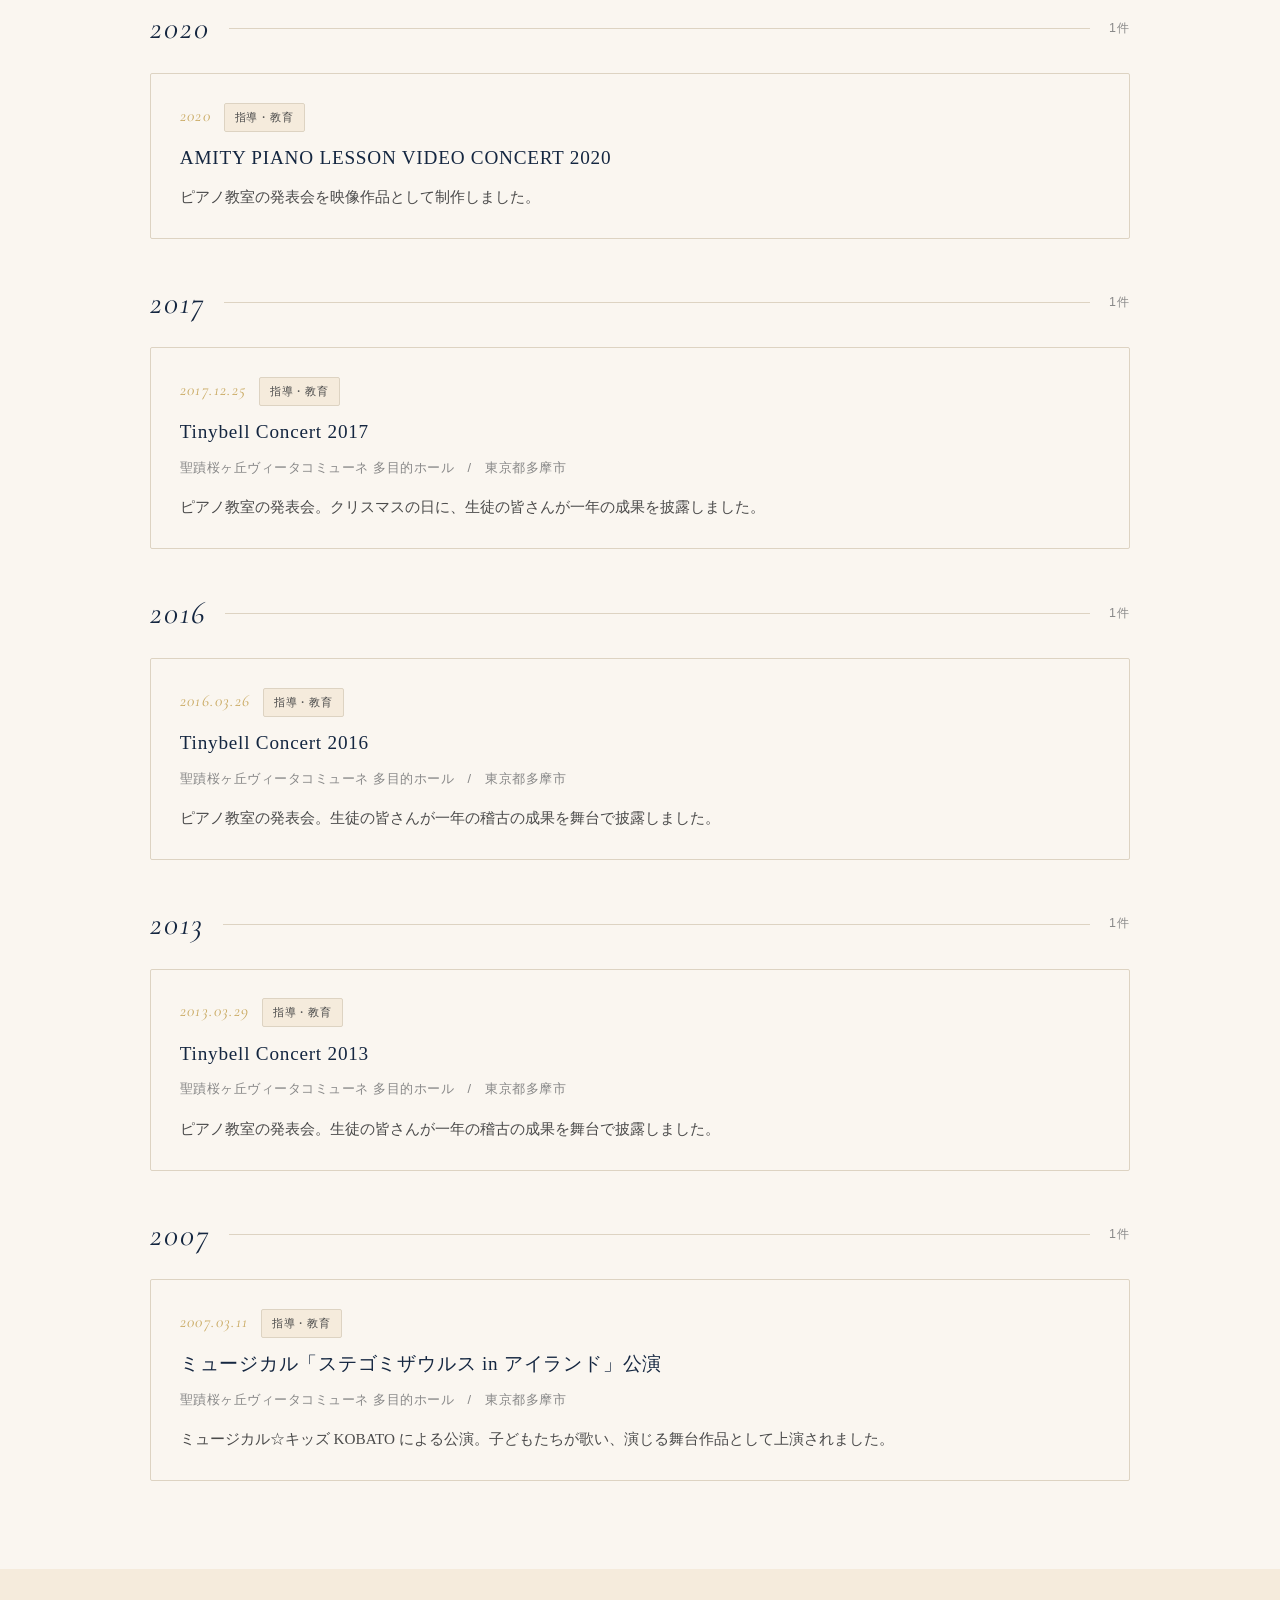
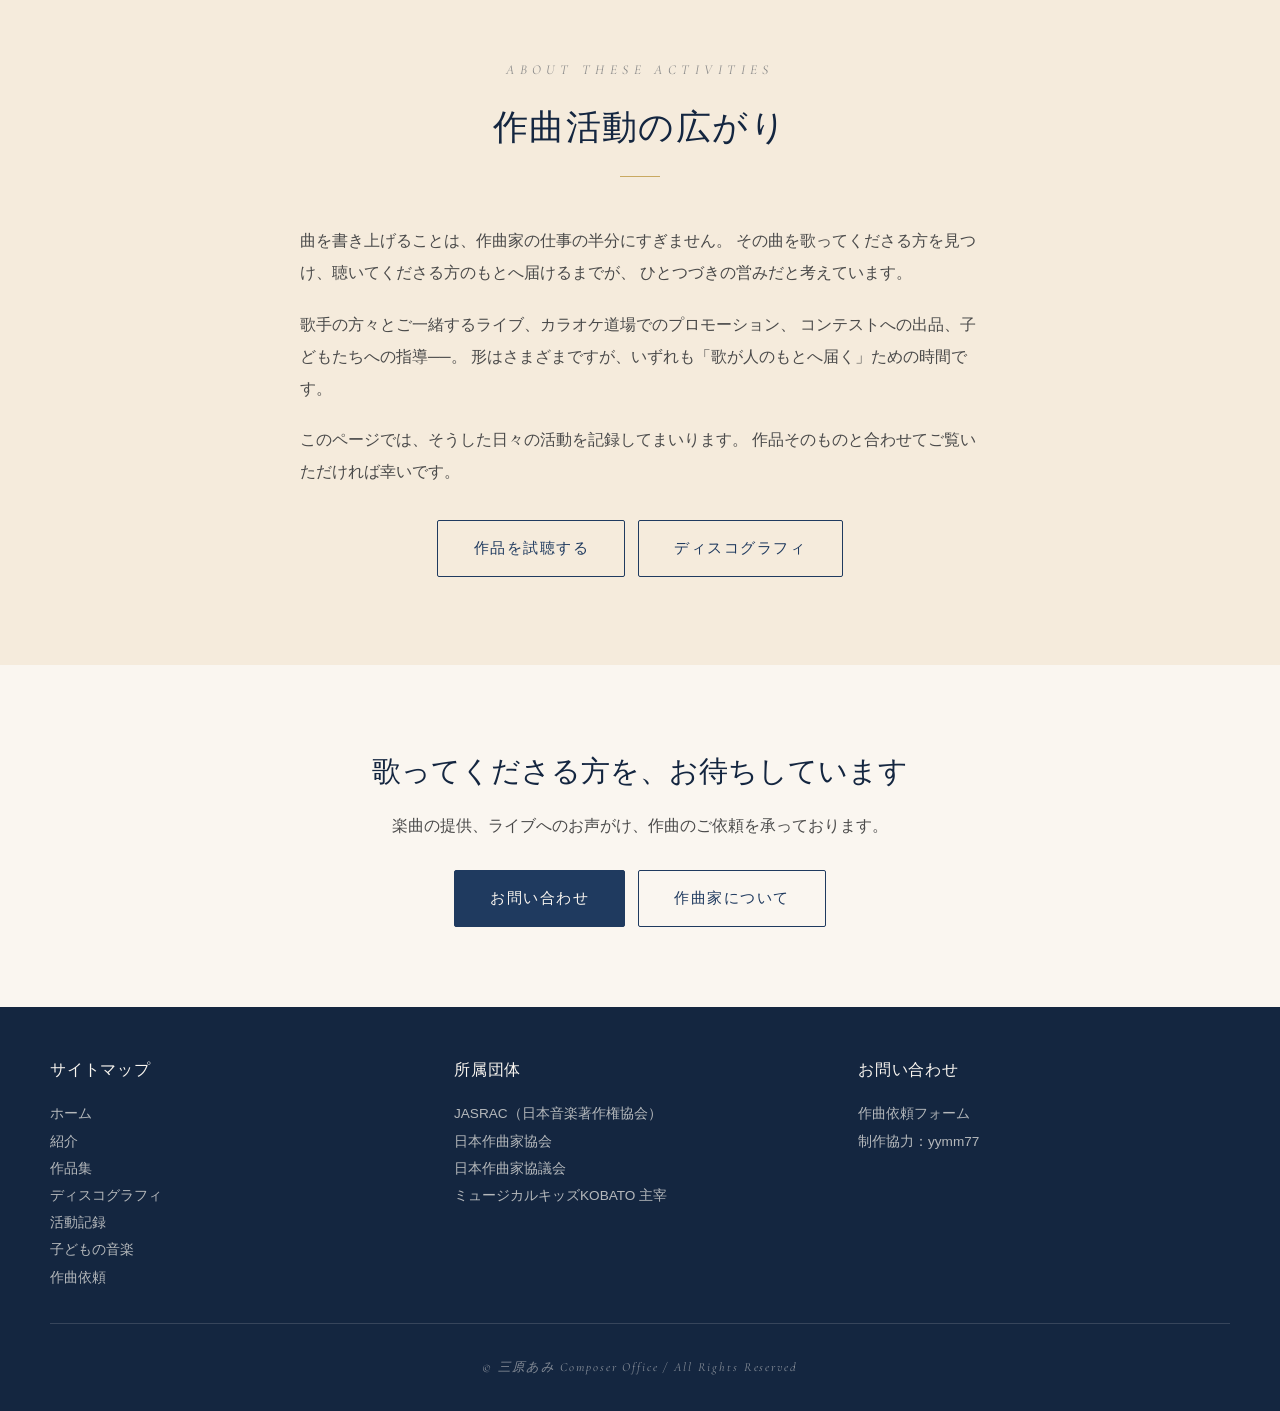
==== commit 60bb05a5: "Add files via upload" ====
--- a/activities.html
+++ b/activities.html
@@ -161,9 +161,9 @@
   ));
 }
 
-function fmtDate(iso) {
+function fmtDate(iso, precision) {
   const [y, m, d] = iso.split('-');
-  return `${y}.${m}.${d}`;
+  return precision === 'year' ? y : `${y}.${m}.${d}`;
 }
 
 function fmtDateJp(iso) {
@@ -240,7 +240,7 @@
       ${photoPart}
       <div class="activity-body">
         <div class="activity-head">
-          <span class="activity-date">${esc(fmtDate(a.date))}</span>
+          <span class="activity-date">${esc(fmtDate(a.date, a.date_precision))}</span>
           <span class="activity-type ${esc(a.type)}">${esc(TYPE_LABEL[a.type] || a.type)}</span>
         </div>
         <h3 class="activity-title">${esc(a.title)}</h3>
--- a/style.css
+++ b/style.css
@@ -1548,3 +1548,280 @@
   font-family: var(--serif-jp);
   padding: 3rem 0;
 }
+
+/* ========== 楽譜表紙グリッド ========== */
+.score-grid {
+  display: grid;
+  grid-template-columns: repeat(auto-fit, minmax(200px, 1fr));
+  gap: 2rem;
+  margin-top: 2.5rem;
+  max-width: 760px;
+  margin-left: auto;
+  margin-right: auto;
+}
+
+@media (max-width: 720px) {
+  .score-grid { grid-template-columns: repeat(2, 1fr); gap: 1.2rem; }
+}
+
+.score-card {
+  margin: 0;
+  text-align: center;
+}
+
+.score-card img {
+  width: 100%;
+  height: auto;
+  display: block;
+  border: 0.5px solid var(--line);
+  box-shadow: 0 10px 26px -14px rgba(31, 58, 95, 0.35);
+  transition: transform 0.3s, box-shadow 0.3s;
+}
+
+.score-card:hover img {
+  transform: translateY(-4px);
+  box-shadow: 0 16px 34px -14px rgba(31, 58, 95, 0.45);
+}
+
+.score-card figcaption {
+  margin-top: 0.9rem;
+  display: block;
+}
+
+.score-year {
+  display: block;
+  font-family: var(--serif-en);
+  font-style: italic;
+  color: var(--gold);
+  font-size: 0.95rem;
+  letter-spacing: 0.2em;
+}
+
+.score-title {
+  display: block;
+  font-family: var(--serif-jp);
+  font-size: 1.08rem;
+  color: var(--indigo-deep);
+  font-weight: 500;
+  margin: 0.3rem 0 0.25rem;
+  letter-spacing: 0.04em;
+}
+
+.score-note {
+  display: block;
+  font-family: var(--sans-jp);
+  font-size: 0.74rem;
+  color: var(--ink-mute);
+  line-height: 1.6;
+}
+
+/* ========== KOBATO 作品アーカイブ ========== */
+.kobato-grid {
+  display: grid;
+  grid-template-columns: repeat(auto-fill, minmax(240px, 1fr));
+  gap: 1.6rem;
+}
+
+@media (max-width: 720px) {
+  .kobato-grid { grid-template-columns: repeat(2, 1fr); gap: 1rem; }
+}
+
+.kobato-card { display: flex; flex-direction: column; }
+
+.kobato-thumb {
+  position: relative;
+  display: block;
+  width: 100%;
+  aspect-ratio: 16 / 9;
+  padding: 0;
+  border: 0.5px solid var(--line);
+  border-radius: 2px;
+  overflow: hidden;
+  background: var(--indigo-deep);
+  cursor: pointer;
+  transition: transform 0.3s, box-shadow 0.3s;
+}
+
+.kobato-thumb:hover {
+  transform: translateY(-3px);
+  box-shadow: 0 12px 28px -12px rgba(31, 58, 95, 0.35);
+}
+
+.kobato-thumb img {
+  width: 100%;
+  height: 100%;
+  object-fit: cover;
+  display: block;
+}
+
+.kobato-thumb iframe {
+  width: 100%;
+  height: 100%;
+  border: 0;
+  display: block;
+}
+
+.kobato-thumb.kobato-playing { cursor: default; }
+.kobato-thumb.kobato-playing:hover { transform: none; box-shadow: none; }
+
+/* 再生マーク */
+.kobato-play {
+  position: absolute;
+  top: 50%;
+  left: 50%;
+  transform: translate(-50%, -50%);
+  width: 54px;
+  height: 38px;
+  border-radius: 8px;
+  background: rgba(20, 38, 64, 0.72);
+  transition: background 0.3s;
+}
+
+.kobato-play::after {
+  content: '';
+  position: absolute;
+  top: 50%;
+  left: 52%;
+  transform: translate(-50%, -50%);
+  border-style: solid;
+  border-width: 8px 0 8px 13px;
+  border-color: transparent transparent transparent var(--cream);
+}
+
+.kobato-thumb:hover .kobato-play { background: var(--vermillion); }
+
+.kobato-title {
+  font-family: var(--serif-jp);
+  font-size: 0.95rem;
+  font-weight: 500;
+  color: var(--indigo-deep);
+  line-height: 1.6;
+  letter-spacing: 0.02em;
+  margin: 0.7rem 0 0;
+}
+
+.kobato-note {
+  font-family: var(--sans-jp);
+  font-size: 0.74rem;
+  color: var(--ink-mute);
+  line-height: 1.7;
+  margin: 0.3rem 0 0;
+}
+
+/* サムネイル取得に失敗した場合の見え方 */
+.kobato-thumb.kobato-noimg {
+  background: linear-gradient(150deg, var(--indigo) 0%, var(--indigo-deep) 100%);
+}
+
+/* ========== フォーム送信結果の表示 ========== */
+.form-status {
+  font-family: var(--serif-jp);
+  font-size: 0.9rem;
+  line-height: 1.9;
+  text-align: center;
+  margin: 1rem 0 0;
+  padding: 0;
+}
+
+.form-status:empty { display: none; }
+
+.form-status.is-ok {
+  color: var(--jade, #2d6a4f);
+  background: rgba(45, 106, 79, 0.07);
+  border: 0.5px solid rgba(45, 106, 79, 0.4);
+  padding: 1.6rem 1.4rem;
+}
+
+.form-status.is-ok strong {
+  display: block;
+  font-size: 1.1rem;
+  color: var(--indigo-deep);
+  margin-bottom: 0.6rem;
+  font-weight: 500;
+}
+
+.form-status.is-standalone { margin: 2rem 0; }
+
+.form-status.is-ng {
+  color: var(--vermillion);
+  background: rgba(200, 76, 61, 0.07);
+  border: 0.5px solid rgba(200, 76, 61, 0.35);
+  padding: 1rem 1.2rem;
+}
+
+/* ========== 童謡作品年譜 ========== */
+.nenpu {
+  border-top: 0.5px solid var(--line);
+}
+
+.nenpu-row {
+  display: grid;
+  grid-template-columns: 92px 1fr;
+  gap: 1.4rem;
+  padding: 1rem 0;
+  border-bottom: 0.5px solid var(--line-soft);
+  align-items: start;
+}
+
+@media (max-width: 720px) {
+  .nenpu-row { grid-template-columns: 62px 1fr; gap: 0.9rem; }
+}
+
+.nenpu-year {
+  font-family: var(--serif-en);
+  font-style: italic;
+  font-size: 1.15rem;
+  color: var(--gold);
+  letter-spacing: 0.06em;
+  line-height: 1.5;
+  padding-top: 0.1rem;
+}
+
+.nenpu-works {
+  display: flex;
+  flex-direction: column;
+  gap: 0.5rem;
+}
+
+.nenpu-item { line-height: 1.7; }
+
+.nenpu-cat {
+  display: inline-block;
+  font-family: var(--sans-jp);
+  font-size: 0.68rem;
+  letter-spacing: 0.06em;
+  padding: 0.14rem 0.5rem;
+  border-radius: 2px;
+  margin-right: 0.7rem;
+  vertical-align: 2px;
+  white-space: nowrap;
+}
+
+.nenpu-cat-doyousai {
+  background: rgba(74, 107, 145, 0.1);
+  color: var(--indigo);
+  border: 0.5px solid var(--indigo-light);
+}
+
+.nenpu-cat-chorus {
+  background: rgba(201, 169, 97, 0.14);
+  color: #8a6f2e;
+  border: 0.5px solid var(--gold);
+}
+
+.nenpu-title {
+  font-family: var(--serif-jp);
+  font-size: 1rem;
+  color: var(--indigo-deep);
+  letter-spacing: 0.03em;
+}
+
+.nenpu-note {
+  display: block;
+  font-family: var(--sans-jp);
+  font-size: 0.75rem;
+  color: var(--ink-mute);
+  line-height: 1.8;
+  margin-top: 0.3rem;
+  padding-left: 0.2rem;
+}
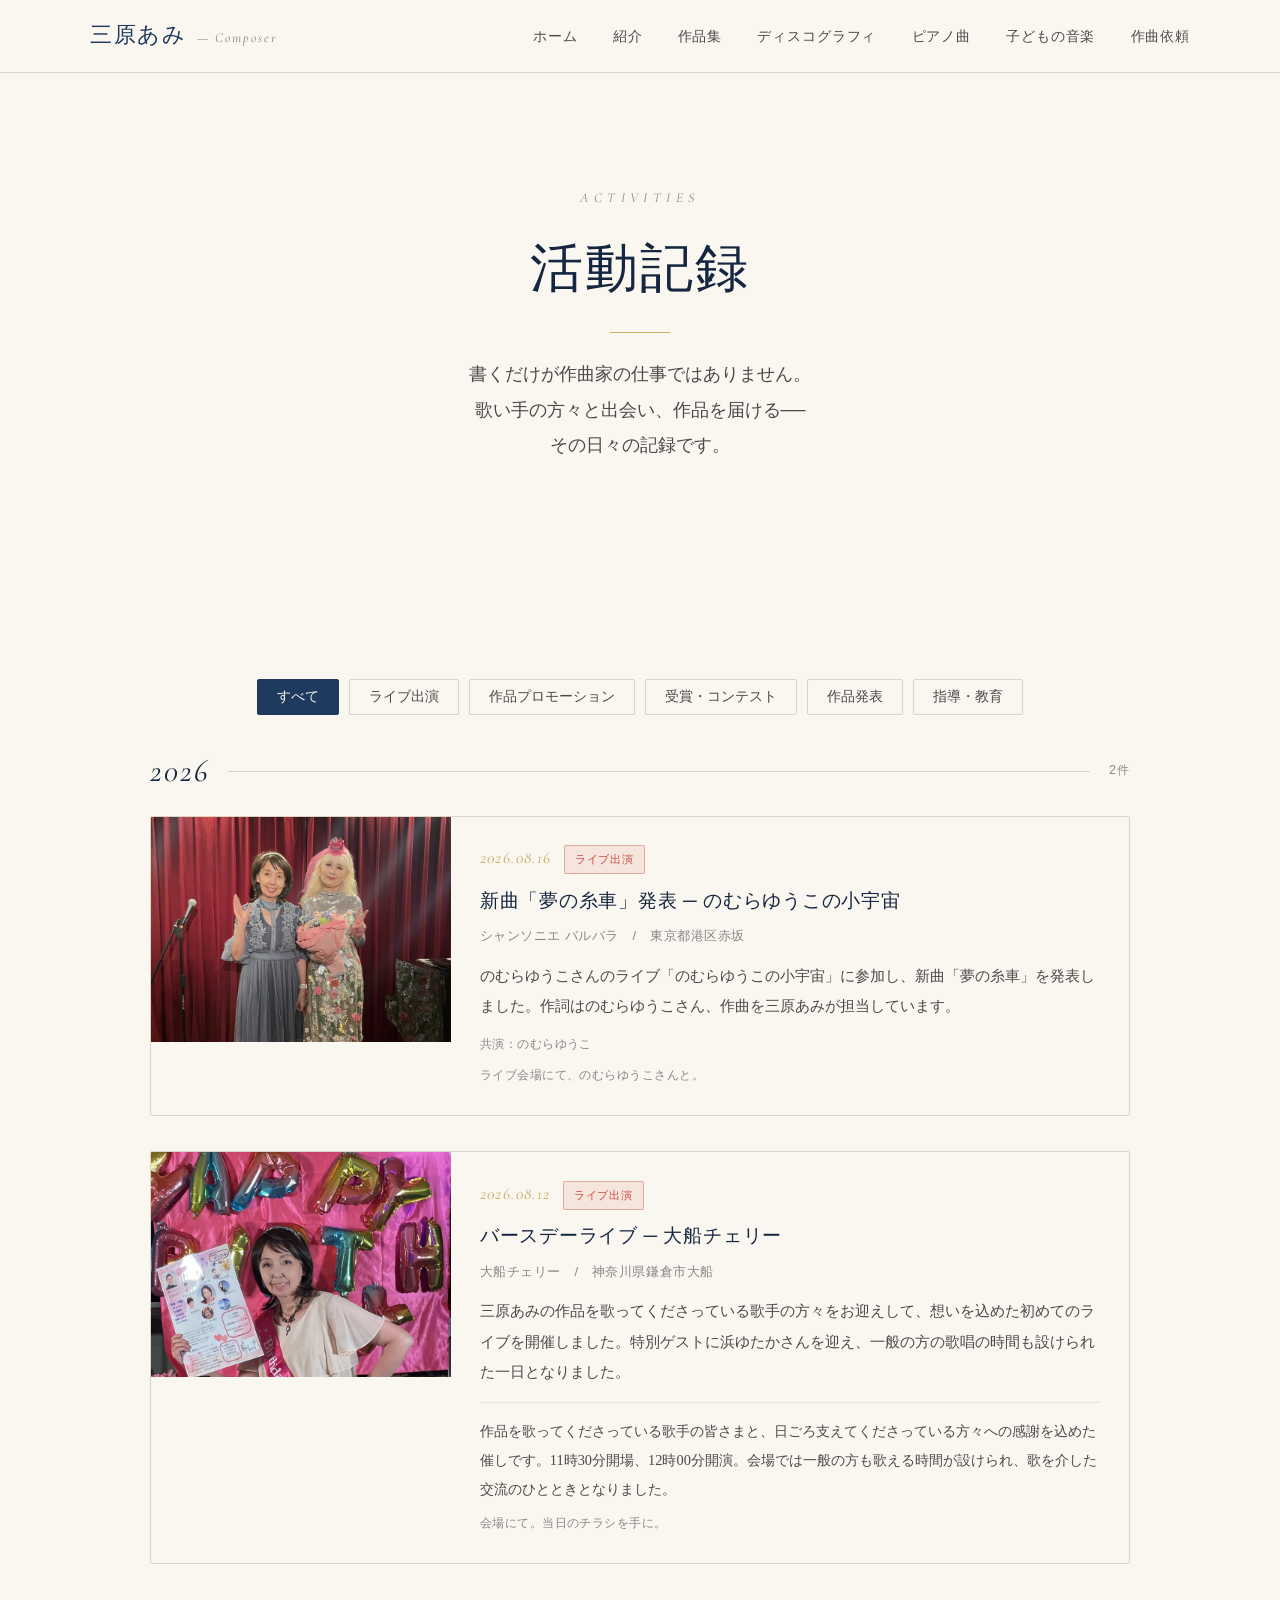
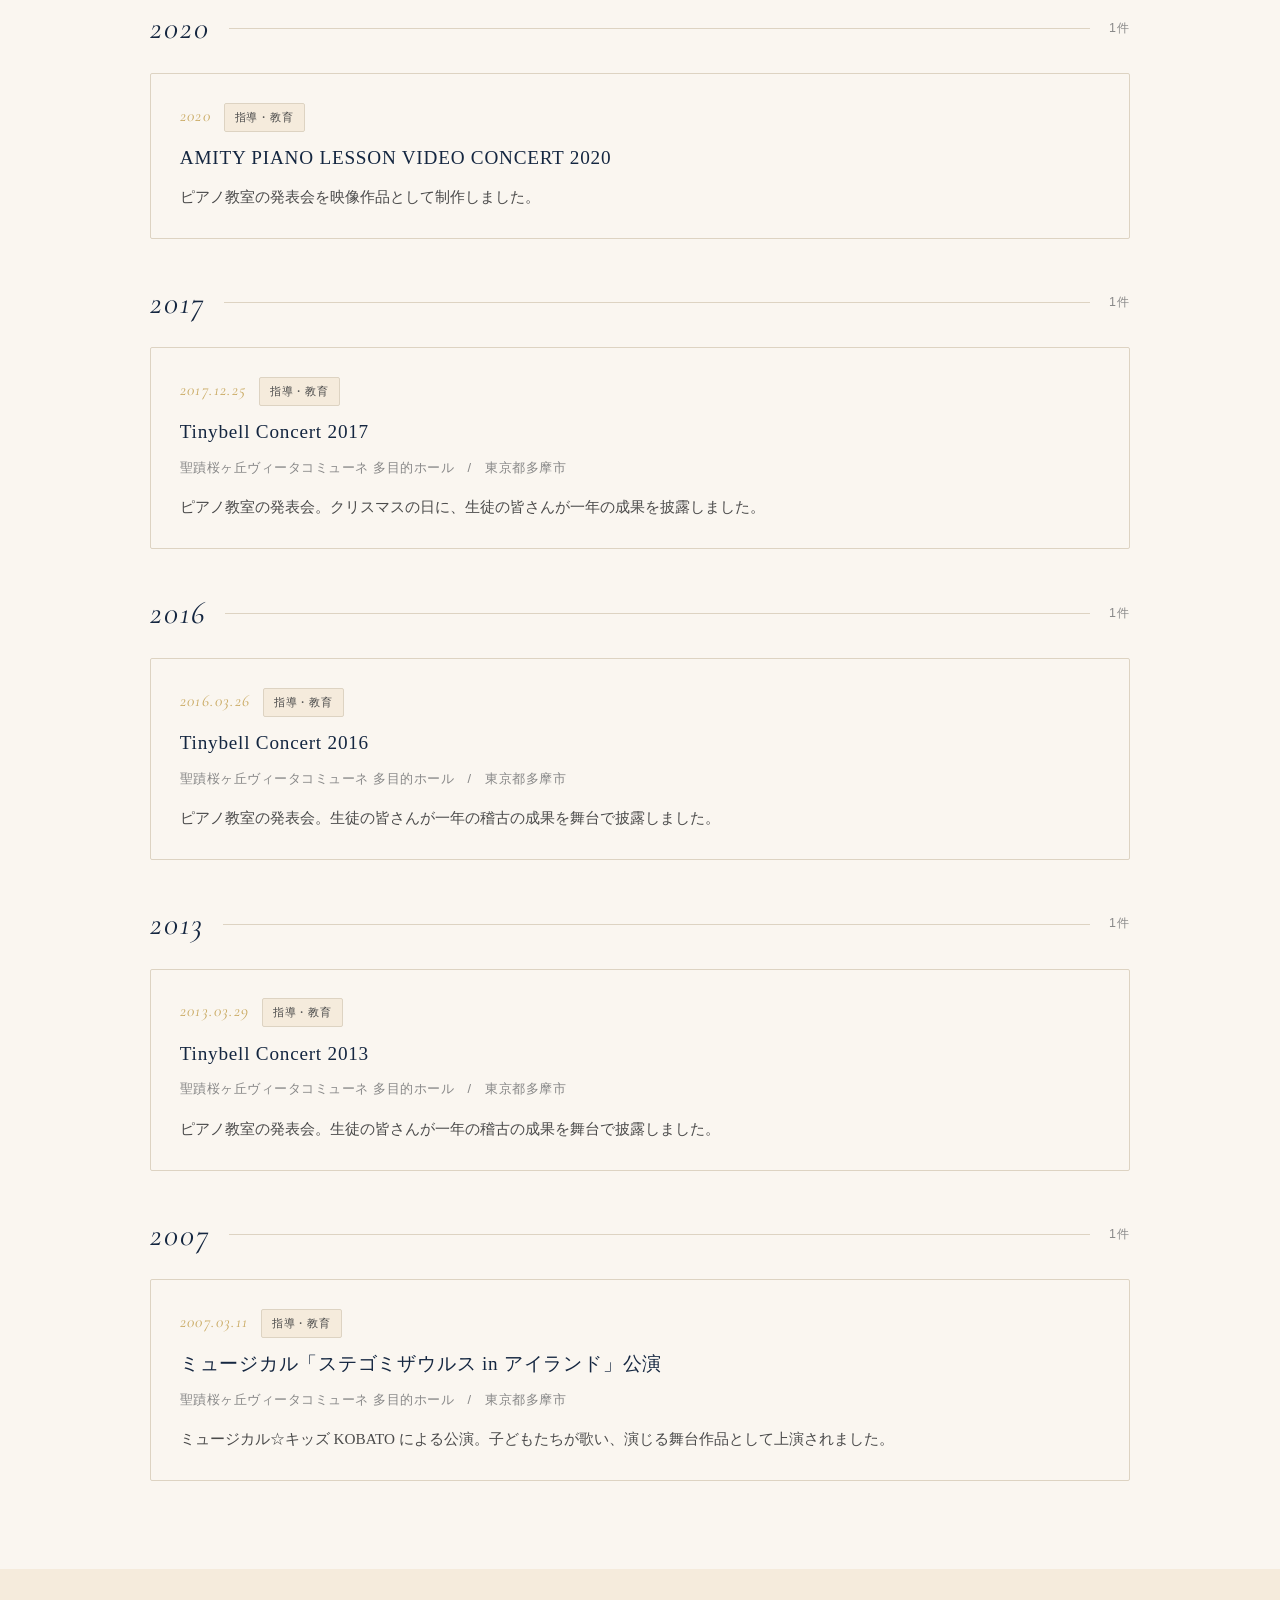
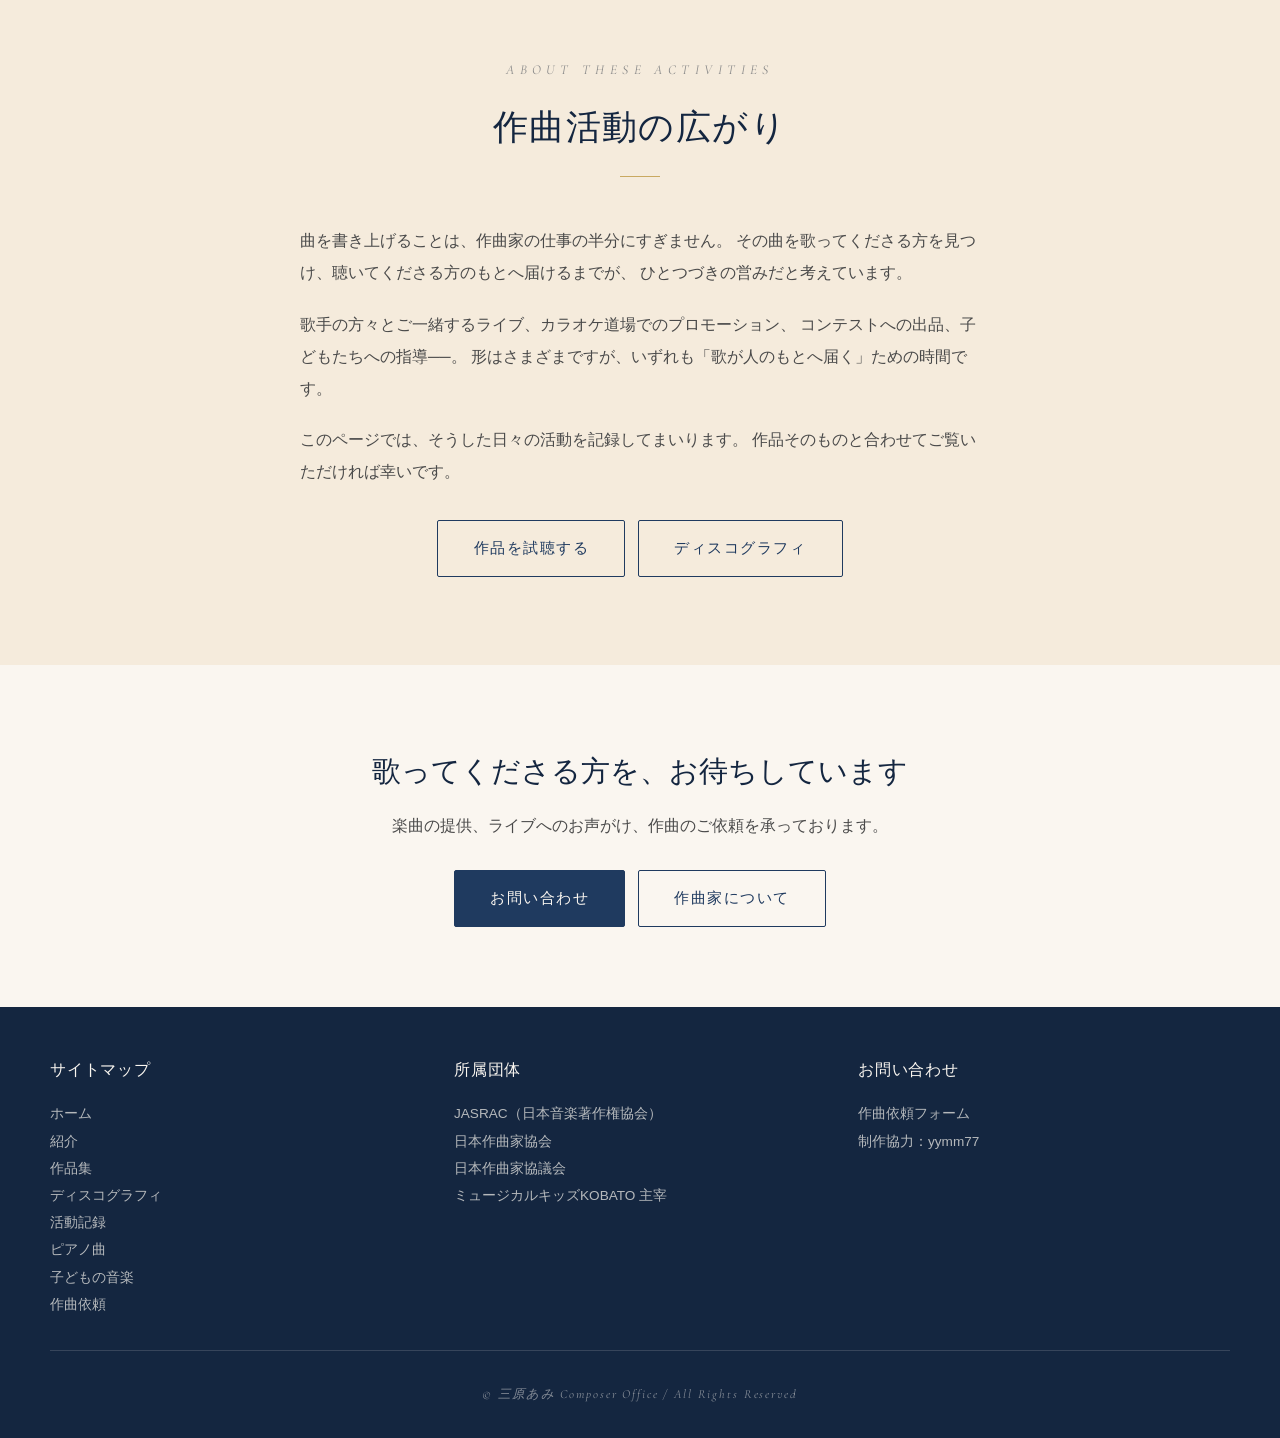
==== commit 4fe29796: "Add files via upload" ====
--- a/activities.html
+++ b/activities.html
@@ -29,6 +29,7 @@
       <li><a href="profile.html">紹介</a></li>
       <li><a href="works.html">作品集</a></li>
       <li><a href="discography.html">ディスコグラフィ</a></li>
+      <li><a href="piano.html">ピアノ曲</a></li>
       <li><a href="kids.html">子どもの音楽</a></li>
       <li><a href="order.html">作曲依頼</a></li>
     </ul>
@@ -115,6 +116,7 @@
           <li><a href="works.html">作品集</a></li>
           <li><a href="discography.html">ディスコグラフィ</a></li>
           <li><a href="activities.html">活動記録</a></li>
+          <li><a href="piano.html">ピアノ曲</a></li>
           <li><a href="kids.html">子どもの音楽</a></li>
           <li><a href="order.html">作曲依頼</a></li>
         </ul>
--- a/style.css
+++ b/style.css
@@ -1825,3 +1825,22 @@
   margin-top: 0.3rem;
   padding-left: 0.2rem;
 }
+
+/* ========== ピアノ曲ページ 検索欄 ========== */
+.piano-search {
+  width: 100%;
+  padding: 0.85rem 1.1rem;
+  font-family: var(--serif-jp);
+  font-size: 0.98rem;
+  color: var(--ink);
+  background: var(--cream);
+  border: 0.5px solid var(--line);
+  border-radius: 2px;
+  outline: none;
+  transition: border-color 0.3s;
+  -webkit-appearance: none;
+}
+
+.piano-search::placeholder { color: var(--ink-mute); }
+
+.piano-search:focus { border-color: var(--indigo-light); }
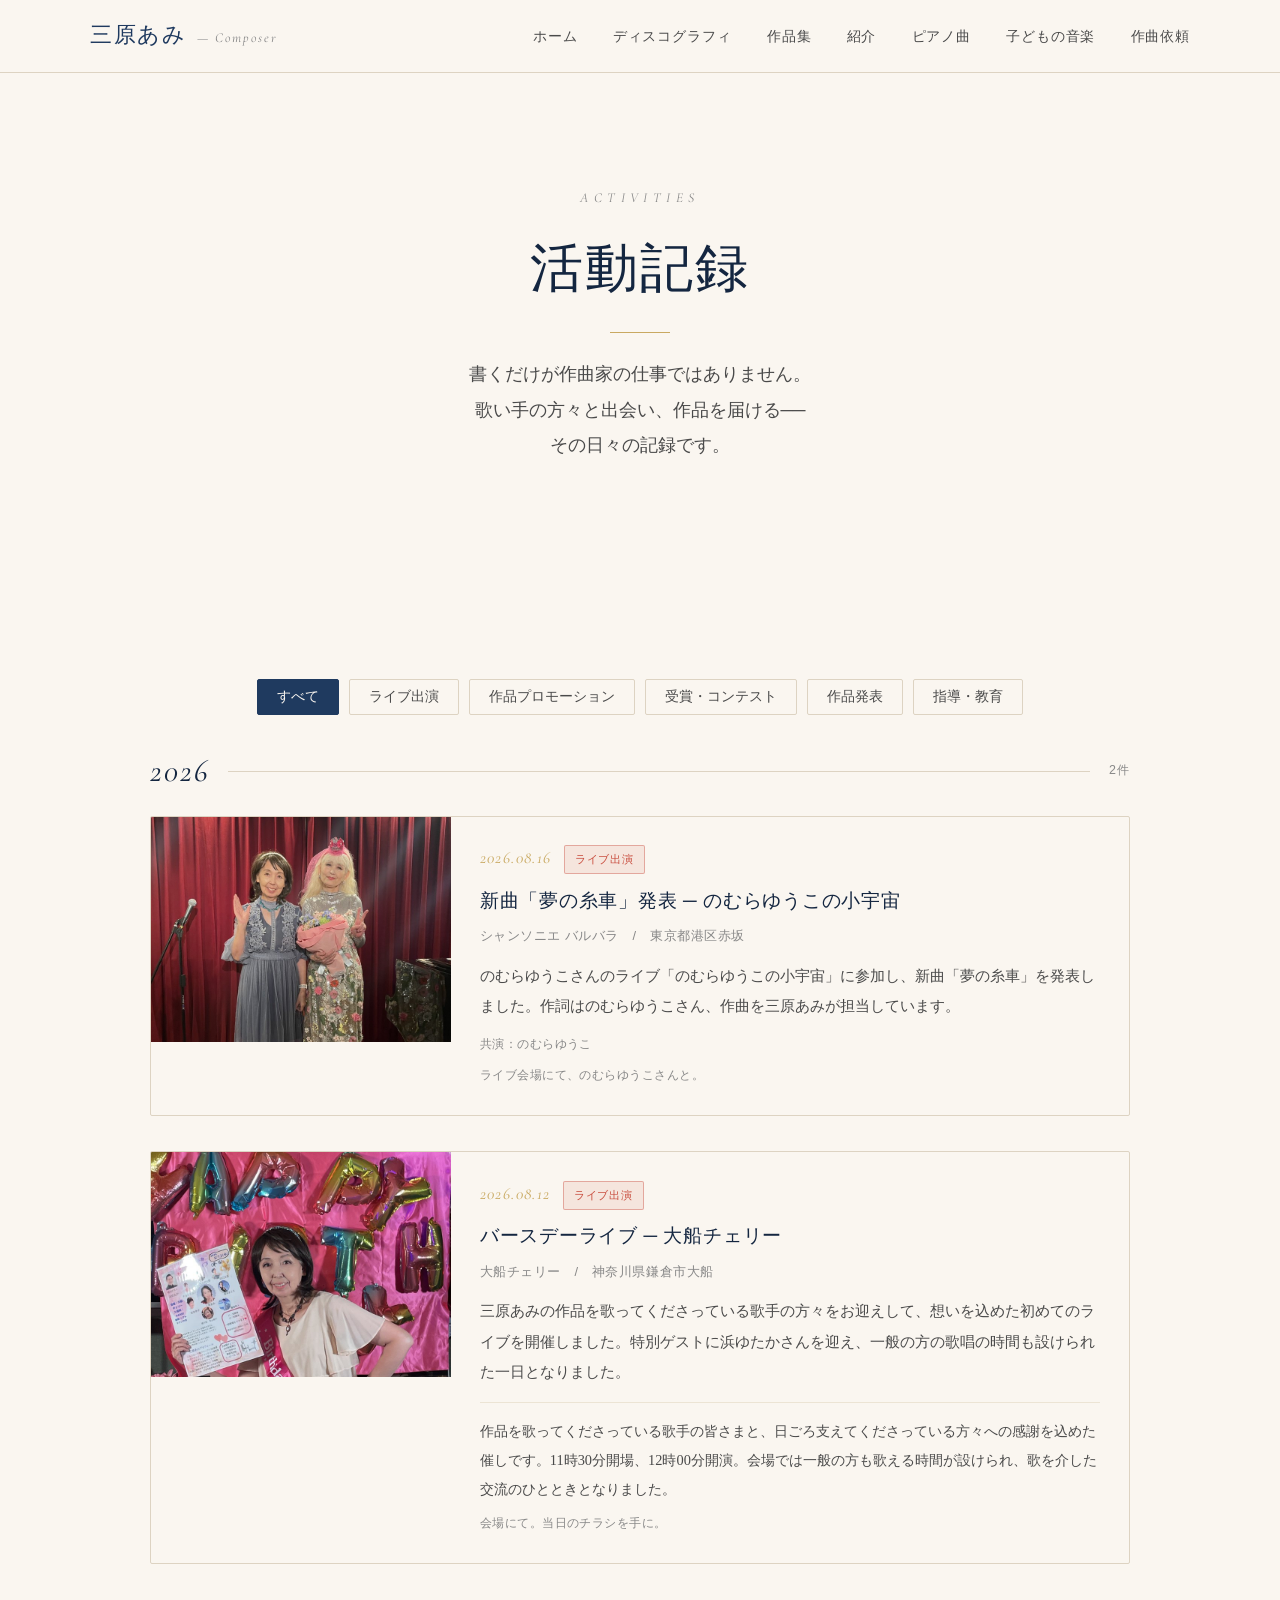
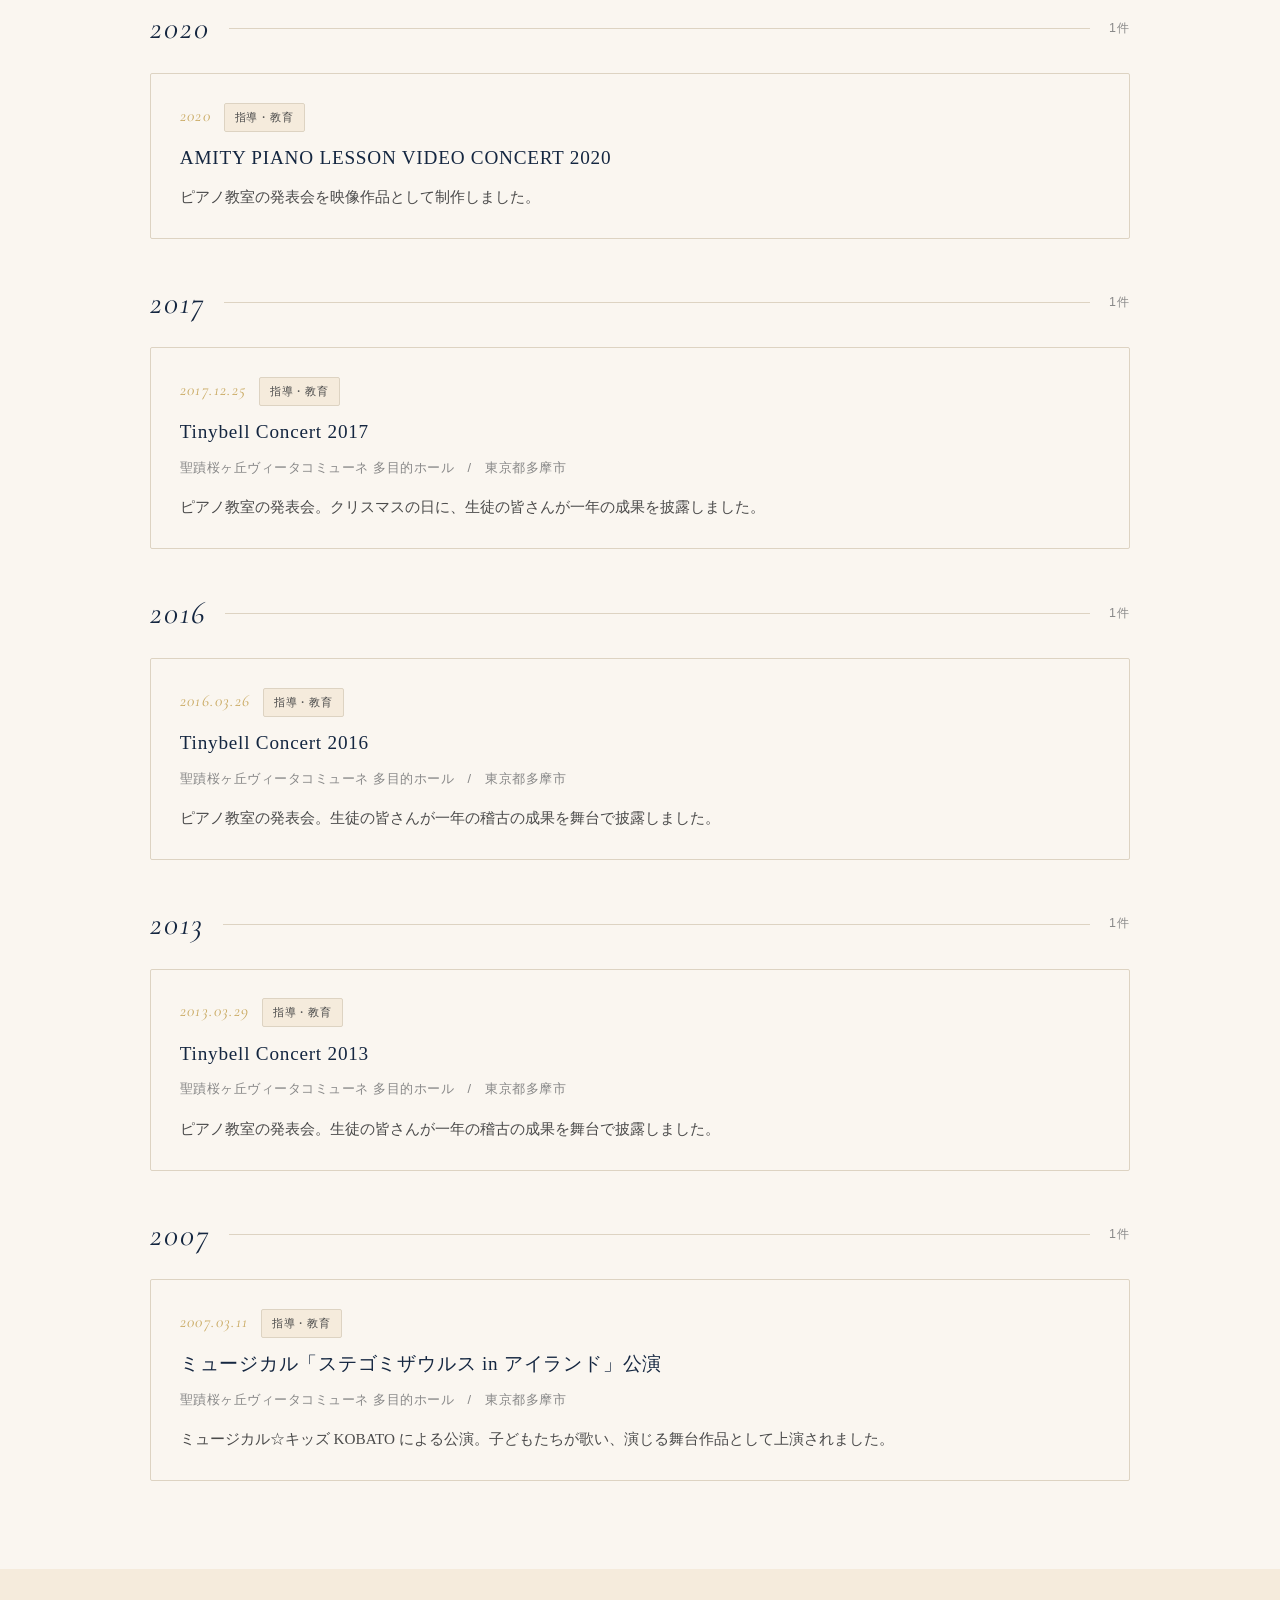
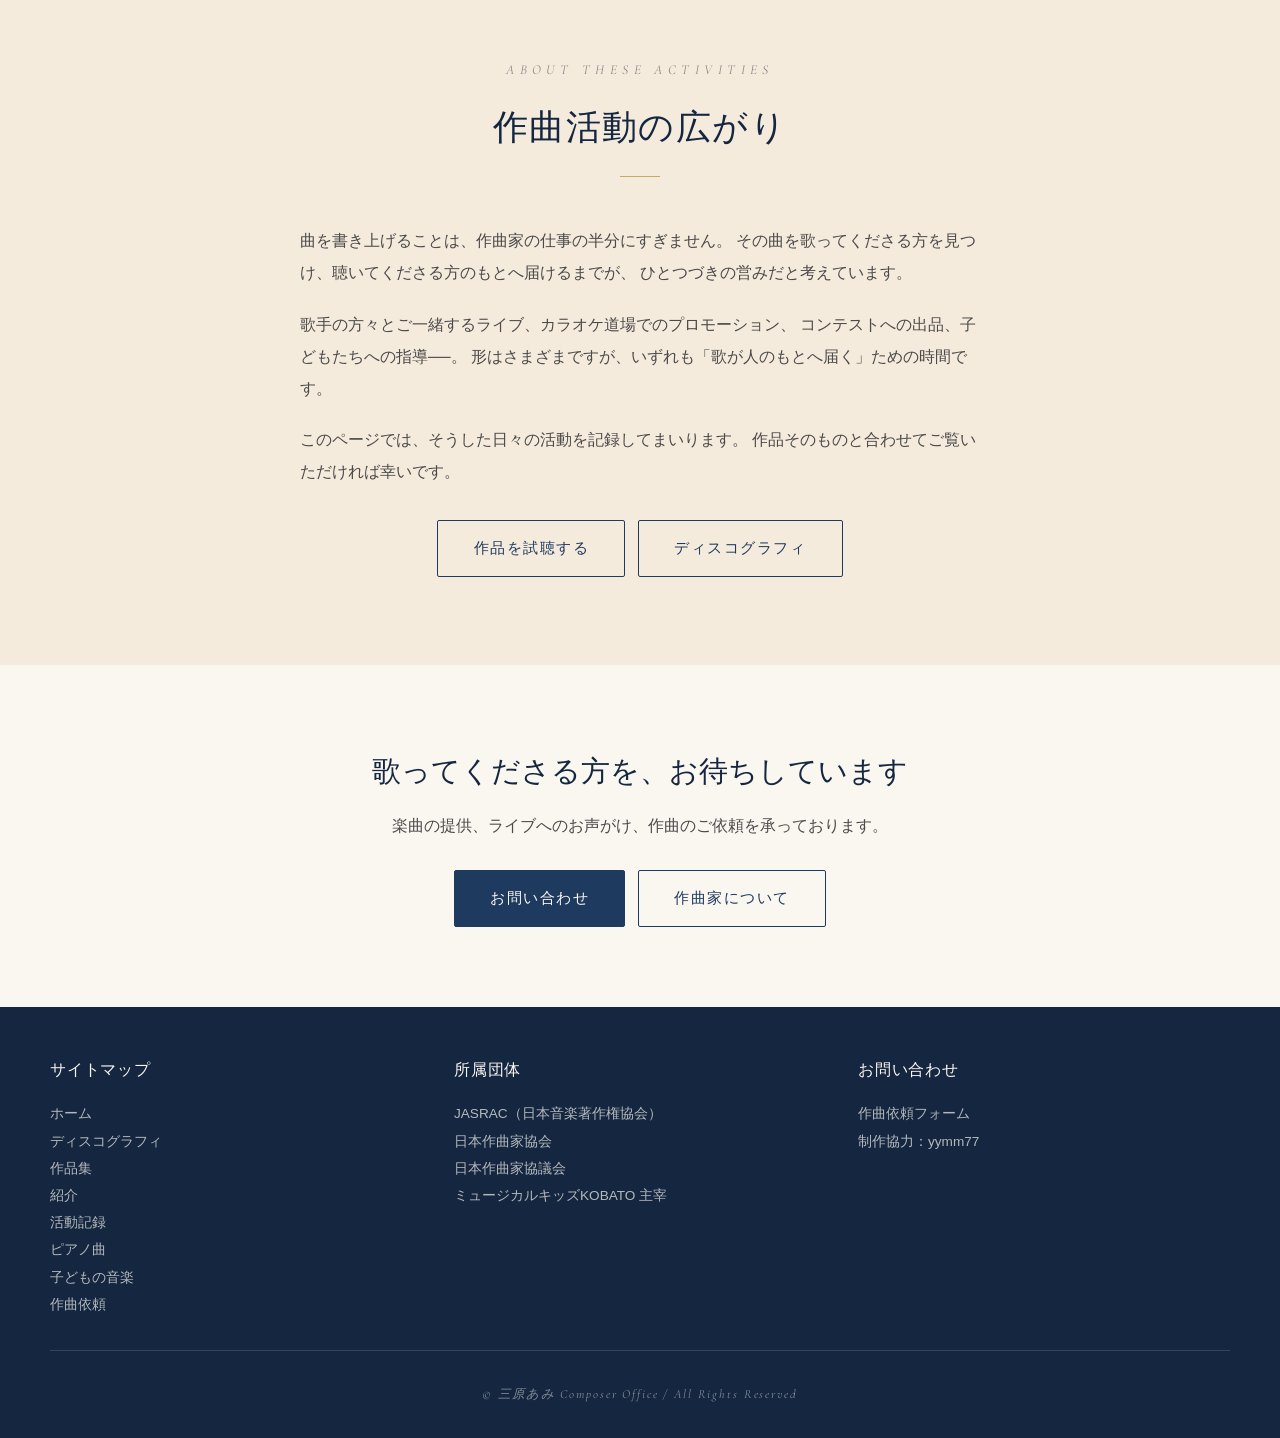
==== commit b6c98663: "Add files via upload" ====
--- a/activities.html
+++ b/activities.html
@@ -26,9 +26,9 @@
     </button>
     <ul class="nav-links">
       <li><a href="index.html">ホーム</a></li>
+      <li><a href="discography.html">ディスコグラフィ</a></li>
+      <li><a href="works.html">作品集</a></li>
       <li><a href="profile.html">紹介</a></li>
-      <li><a href="works.html">作品集</a></li>
-      <li><a href="discography.html">ディスコグラフィ</a></li>
       <li><a href="piano.html">ピアノ曲</a></li>
       <li><a href="kids.html">子どもの音楽</a></li>
       <li><a href="order.html">作曲依頼</a></li>
@@ -112,9 +112,9 @@
         <h4>サイトマップ</h4>
         <ul>
           <li><a href="index.html">ホーム</a></li>
+          <li><a href="discography.html">ディスコグラフィ</a></li>
+          <li><a href="works.html">作品集</a></li>
           <li><a href="profile.html">紹介</a></li>
-          <li><a href="works.html">作品集</a></li>
-          <li><a href="discography.html">ディスコグラフィ</a></li>
           <li><a href="activities.html">活動記録</a></li>
           <li><a href="piano.html">ピアノ曲</a></li>
           <li><a href="kids.html">子どもの音楽</a></li>
--- a/style.css
+++ b/style.css
@@ -1844,3 +1844,30 @@
 .piano-search::placeholder { color: var(--ink-mute); }
 
 .piano-search:focus { border-color: var(--indigo-light); }
+
+/* ========== ピアノ曲 番号表示 ========== */
+/* サムネイル左上の番号（難易度の目安） */
+.piano-no-badge {
+  position: absolute;
+  top: 0;
+  left: 0;
+  background: rgba(20, 38, 64, 0.85);
+  color: var(--cream);
+  font-family: var(--serif-en);
+  font-style: italic;
+  font-size: 0.8rem;
+  letter-spacing: 0.08em;
+  padding: 0.26rem 0.62rem;
+  pointer-events: none;
+}
+
+/* 曲名の前に置く番号 */
+.piano-no {
+  display: inline-block;
+  font-family: var(--serif-en);
+  font-style: italic;
+  font-size: 0.85rem;
+  color: var(--gold);
+  letter-spacing: 0.06em;
+  margin-right: 0.55rem;
+}
